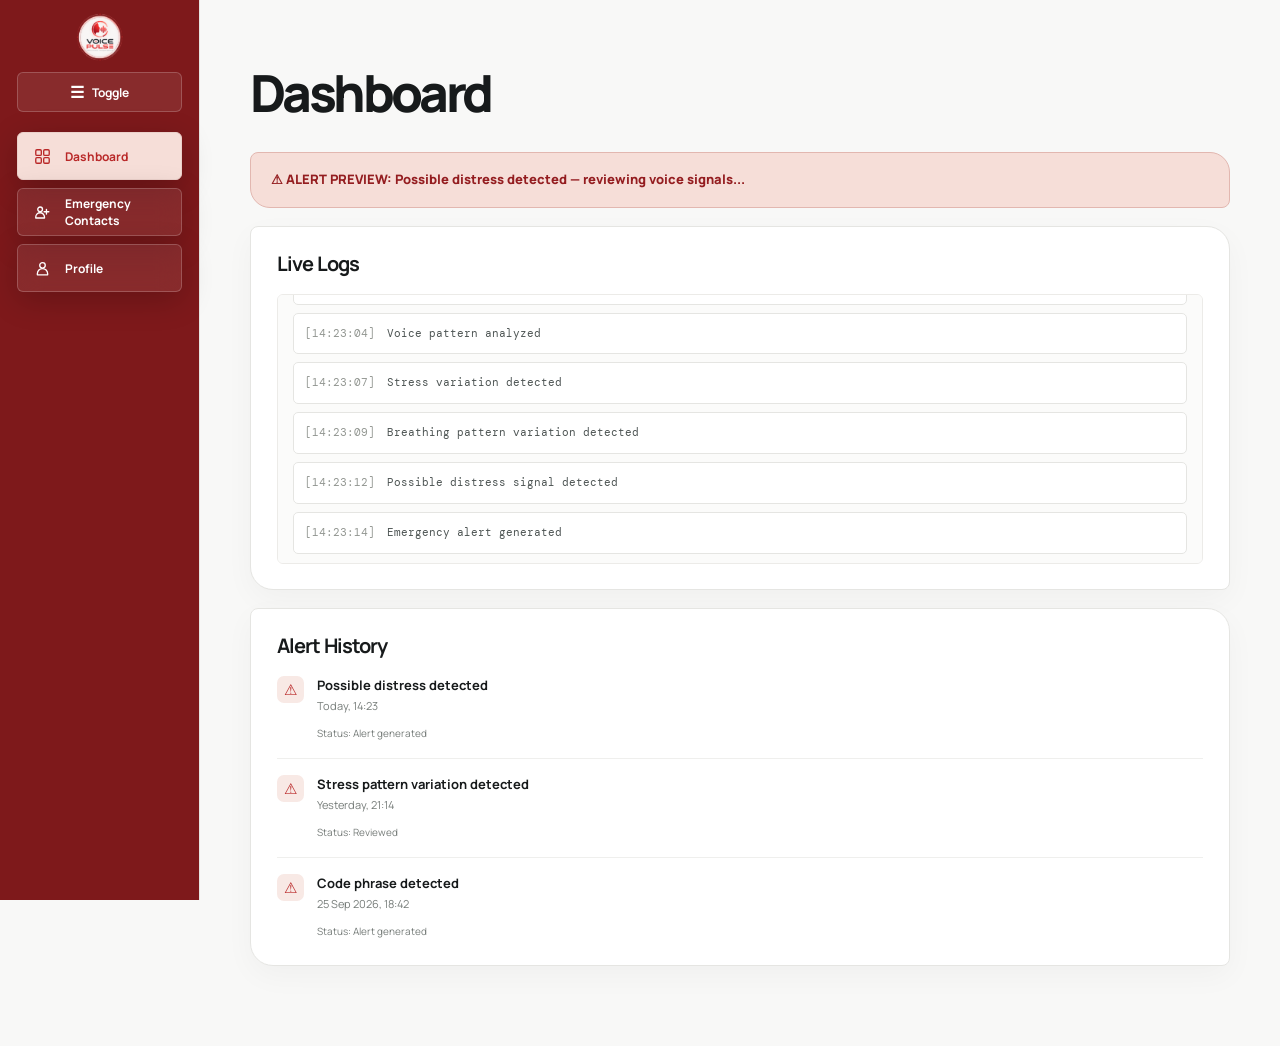
==== dashboard/index.html @ e1bff9bb "VoicePulse FrontEnd" ====
<!DOCTYPE html>
<html lang="en">
<head>
  <meta charset="utf-8">
  <meta name="viewport" content="width=device-width, initial-scale=1">
  <meta name="theme-color" content="#f8f8f7">
  <title>Dashboard</title>
  <link rel="stylesheet" href="style.css">
  <script src="script.js" defer></script>
</head>
<body class="is-dashboard-view"><nav class="profile-sidebar" aria-label="Primary navigation">
    <img class="sidebar-logo" src="../landing/voicepulse.png" alt="Voice Pulse logo">
    <button class="navbar-toggle" id="navbar-toggle" type="button" aria-label="Collapse navigation" aria-expanded="true" aria-controls="navbar-navigation">
      <span aria-hidden="true">☰</span><span class="navbar-toggle-label">Toggle</span>
    </button>
    <div class="navbar-navigation" id="navbar-navigation" aria-hidden="false">
    <button class="profile-nav-item" id="dashboard-nav-toggle" type="button" aria-pressed="true" aria-current="page" aria-controls="dashboard-view">
      <svg aria-hidden="true" viewBox="0 0 24 24" fill="none"><rect x="3.5" y="3.5" width="7" height="7" rx="1.5"/><rect x="13.5" y="3.5" width="7" height="7" rx="1.5"/><rect x="3.5" y="13.5" width="7" height="7" rx="1.5"/><rect x="13.5" y="13.5" width="7" height="7" rx="1.5"/></svg>
      <span>Dashboard</span>
    </button>
    <button class="profile-nav-item" id="contacts-nav-toggle" type="button" aria-pressed="false" aria-controls="contacts-view">
      <svg aria-hidden="true" viewBox="0 0 24 24" fill="none"><circle cx="9" cy="8" r="3"/><path d="M3.5 19v-1.2a5.5 5.5 0 0 1 11 0V19zM17 8v6m-3-3h6"/></svg>
      <span>Emergency Contacts</span>
    </button>
    <button class="profile-nav-item" id="profile-nav-toggle" type="button" aria-pressed="false" aria-controls="profile-view">
      <svg aria-hidden="true" viewBox="0 0 24 24" fill="none"><circle cx="12" cy="8" r="3.5"/><path d="M5.5 20v-1.4a6.5 6.5 0 0 1 13 0V20z"/></svg>
      <span>Profile</span>
    </button>
    </div>
  </nav>
  <main id="navbar-content">
    <section class="dashboard-view" id="dashboard-view" aria-labelledby="dashboard-title">
      <div class="dashboard-content">
        <h1 id="dashboard-title" tabindex="-1">Dashboard</h1>
        <div class="dashboard-alert" role="status" aria-live="polite">
          <div class="dashboard-alert-message"><span class="dashboard-alert-track" id="dashboard-alert-message">⚠ ALERT PREVIEW: Possible distress detected — reviewing voice signals...</span></div>
        </div>
        <section class="dashboard-panel" aria-labelledby="live-logs-title">
          <h2 id="live-logs-title">Live Logs</h2>
          <div class="dashboard-log-scroll" id="dashboard-log-scroll" tabindex="0" aria-label="Example log entries only; no live monitoring is connected">
            <ul class="dashboard-log-list" id="dashboard-log-list" aria-live="polite">
              <li><time datetime="14:23:01">[14:23:01]</time><span>Voice monitoring active</span></li>
              <li><time datetime="14:23:04">[14:23:04]</time><span>Voice pattern analyzed</span></li>
              <li><time datetime="14:23:07">[14:23:07]</time><span>Stress variation detected</span></li>
              <li><time datetime="14:23:09">[14:23:09]</time><span>Breathing pattern variation detected</span></li>
              <li><time datetime="14:23:12">[14:23:12]</time><span>Possible distress signal detected</span></li>
              <li><time datetime="14:23:14">[14:23:14]</time><span>Emergency alert generated</span></li>
            </ul>
          </div>
        </section>
        <section class="dashboard-panel dashboard-history-panel" aria-labelledby="alert-history-title">
          <h2 id="alert-history-title">Alert History</h2>
          <ul class="dashboard-history-list" id="dashboard-history-list" aria-live="polite" aria-label="Example alert history entries">
            <li><span class="dashboard-history-warning" aria-hidden="true">⚠</span><div><h3>Possible distress detected</h3><p>Today, 14:23</p><span class="dashboard-history-status">Status: Alert generated</span></div></li>
            <li><span class="dashboard-history-warning" aria-hidden="true">⚠</span><div><h3>Stress pattern variation detected</h3><p>Yesterday, 21:14</p><span class="dashboard-history-status">Status: Reviewed</span></div></li>
            <li><span class="dashboard-history-warning" aria-hidden="true">⚠</span><div><h3>Code phrase detected</h3><p>25 Sep 2026, 18:42</p><span class="dashboard-history-status">Status: Alert generated</span></div></li>
          </ul>
        </section>
      </div>
    </section>
    <section class="profile-view" id="profile-view" aria-labelledby="profile-title" hidden>
      <div class="profile-content">
        <p class="profile-kicker">YOUR DETAILS</p>
        <h1 id="profile-title" tabindex="-1">PROFILE</h1>
        <section class="profile-card" aria-label="Profile information">
          <form class="profile-form" id="profile-form" novalidate>
            <div class="profile-fields" id="profile-fields" aria-live="polite"></div>
            <div class="profile-actions"><button class="profile-action-button" id="profile-edit-button" type="button">Edit Profile</button></div>
          </form>
        </section>
      </div>
    </section>
    <section class="contacts-view" id="contacts-view" aria-labelledby="contacts-title" hidden>
      <div class="contacts-content">
        <div class="contacts-heading-row">
          <h1 id="contacts-title" tabindex="-1">Trusted Contacts</h1>
          <div class="contacts-heading-actions">
            <button class="contacts-add-button" id="open-contact-form" type="button"><span aria-hidden="true">+</span> Add Contact</button>
            <span class="contacts-heading-icon" aria-hidden="true"><svg viewBox="0 0 24 24" fill="none"><rect x="8" y="4" width="12" height="14" rx="2"/><path d="M5 8v11a2 2 0 0 0 2 2h9"/></svg></span>
          </div>
        </div>
        <div class="contacts-grid" id="contacts-grid" aria-live="polite"></div>
      </div>
    </section>
  </main>
  <div class="contact-modal" id="contact-modal" hidden>
    <div class="contact-modal-backdrop" data-close-contact-modal></div>
    <section class="contact-modal-panel" role="dialog" aria-modal="true" aria-labelledby="contact-form-title">
      <div class="contact-modal-heading"><h2 id="contact-form-title">Add Contact</h2></div>
      <form id="contact-form" novalidate>
        <div class="contact-form-fields">
          <div class="contact-form-field"><label for="contact-name">Name</label><input id="contact-name" name="name" type="text" autocomplete="name" aria-describedby="contact-name-error"><span class="contact-form-error" id="contact-name-error" aria-live="polite"></span></div>
          <div class="contact-form-field"><label for="contact-phone">Phone Number</label><input id="contact-phone" name="phone" type="tel" autocomplete="tel" aria-describedby="contact-phone-error"><span class="contact-form-error" id="contact-phone-error" aria-live="polite"></span></div>
          <fieldset class="contact-features"><legend>Enabled features</legend><label><input type="checkbox" name="emergencyAlerts"> Emergency alerts</label><label><input type="checkbox" name="locationSharing"> Location sharing</label></fieldset>
        </div>
        <div class="contact-form-actions"><button class="contact-form-submit" id="save-contact" type="submit">Add Contact</button><button class="contact-form-cancel" id="cancel-contact-form" type="button">Cancel</button></div>
      </form>
    </section>
  </div>
</body>
</html>
---- dashboard/style.css ----
@import url('https://fonts.googleapis.com/css2?family=DM+Mono:wght@400;500&family=Manrope:wght@400;500;600;700;800&display=swap');

:root{--ink:#171a1b;--muted:#646a6c;--paper:#f8f8f7;--white:#fff;--line:#e5e5e2;--red:#b92828;--red-dark:#941d20;--coral:#ed7159;--pink:#f6ded8;--pale:#f3eeee;--mono:'DM Mono',monospace;--sans:'Manrope',Arial,sans-serif;--shell:1120px}
[hidden]{display:none!important}
*{box-sizing:border-box}
html{scroll-behavior:smooth;scroll-padding-top:84px}
body{margin:0;background:var(--paper);color:var(--ink);font-family:var(--sans);-webkit-font-smoothing:antialiased}
a{color:inherit;text-decoration:none}
button{font:inherit}
main{overflow-x:clip}
h1{max-width:650px;margin:0;font-size:clamp(46px,5.15vw,72px);line-height:1.03;letter-spacing:-.075em;font-weight:800}
body{display:grid;grid-template-columns:200px minmax(0,1fr);transition:grid-template-columns .24s ease}
.profile-sidebar{position:fixed;inset:0 auto 0 0;z-index:20;width:200px;height:100vh;padding:8px 17px 30px;background:#7e191b;border-right:1px solid var(--line);display:flex;align-items:flex-start;justify-content:flex-start;flex-direction:column;gap:8px;transition:width .24s ease}
.sidebar-logo{width:60px;height:60px;flex:none;align-self:center;object-fit:contain}
.navbar-toggle{width:100%;min-height:40px;margin:0 0 8px;padding:0 10px;display:flex;align-items:center;justify-content:center;gap:8px;border:1px solid rgba(255,255,255,.2);border-radius:6px;background:rgba(255,255,255,.08);color:#fff;font-size:12px;font-weight:700;cursor:pointer;position:relative;top:-4px}
.navbar-toggle>span:first-child{font-size:16px;line-height:1}
.navbar-toggle:focus-visible{outline:3px solid var(--coral);outline-offset:3px}
.navbar-navigation{width:100%;display:flex;flex-direction:column;gap:8px}
.profile-sidebar.is-collapsed{width:56px;padding:18px 8px}
.profile-sidebar.is-collapsed .navbar-toggle{padding:0}
.profile-sidebar.is-collapsed .navbar-toggle-label{display:none}
.profile-sidebar.is-collapsed .navbar-navigation{display:none}
.is-navbar-collapsed{grid-template-columns:56px minmax(0,1fr)}
.profile-nav-item{display:flex;align-items:center;gap:13px;width:100%;min-height:48px;padding:0 15px;border:1px solid rgba(255,255,255,.2);border-radius:6px;background:rgba(255,255,255,.08);-webkit-backdrop-filter:blur(12px);backdrop-filter:blur(12px);box-shadow:0 8px 32px rgba(0,0,0,.2);color:#ffffff;text-align:left;font-size:12px;font-weight:700;cursor:pointer;transition:color .2s ease,background .2s ease,border-color .2s ease}
.profile-nav-item:hover{background:#f1e9e6;color:var(--red)}
.profile-nav-item:focus-visible{outline:3px solid var(--coral);outline-offset:3px}
.profile-nav-item[aria-pressed="true"]{background:var(--pink);border-color:#ebd0ca;color:var(--red)}
.profile-nav-item svg{width:19px;height:19px;flex:none;stroke:currentColor;stroke-width:1.7;stroke-linecap:round;stroke-linejoin:round}
.site-header,main,.site-footer{grid-column:2;min-width:0}
@media(max-width:680px){body{grid-template-columns:72px minmax(0,1fr)}.profile-sidebar{width:72px;padding:10px 5px 18px}.profile-sidebar.is-collapsed{width:56px;padding:18px 8px}.is-navbar-collapsed{grid-template-columns:56px minmax(0,1fr)}.navbar-toggle{padding:0 4px;font-size:9px;gap:4px}.navbar-toggle>span:first-child{font-size:14px}.profile-nav-item{min-height:62px;flex-direction:column;justify-content:center;gap:5px;padding:7px 2px;font-size:8px}.profile-nav-item svg{width:20px;height:20px}}
.profile-view{min-height:calc(100vh - 64px);padding:65px 40px 80px;display:flex;justify-content:center;align-items:flex-start}
.profile-content{width:min(780px,100%)}
.profile-kicker{margin:0 0 12px;color:var(--red);font-family:var(--mono);font-size:9px;letter-spacing:.14em}
.profile-content>h1{margin:0 0 32px;font-size:clamp(40px,5vw,58px);line-height:1.05;letter-spacing:-.075em}
.profile-card{padding:36px 38px 26px;border:1px solid var(--line);border-radius:8px 24px 8px 24px;background:#fff;box-shadow:0 12px 36px rgba(23,26,27,.035)}
.profile-fields{display:grid;grid-template-columns:repeat(2,minmax(0,1fr));column-gap:42px;row-gap:24px}
.profile-field{min-width:0;display:flex;flex-direction:column;gap:7px}
.profile-field label{color:#858986;font-family:var(--mono);font-size:9px;letter-spacing:.08em;text-transform:uppercase}
.profile-value{min-width:0;margin:0;color:var(--ink);font-size:14px;font-weight:700;line-height:1.6;overflow-wrap:anywhere}
.profile-field input,.profile-field select,.profile-field textarea{width:100%;min-height:43px;padding:10px 12px;border:1px solid #dcdedb;border-radius:5px;background:#fff;color:var(--ink);font:500 12px var(--sans);transition:border-color .2s ease,box-shadow .2s ease}
.profile-field textarea{min-height:76px;resize:vertical}
.profile-field input:focus,.profile-field select:focus,.profile-field textarea:focus{outline:none;border-color:var(--red);box-shadow:0 0 0 3px rgba(185,40,40,.1)}
.profile-error{min-height:0;color:var(--red-dark);font-size:10px;line-height:1.4}
.profile-actions{display:flex;justify-content:flex-end;margin-top:29px}
.profile-action-button{min-height:45px;padding:0 19px;border:0;border-radius:5px;background:var(--red);color:#fff;font-size:12px;font-weight:800;cursor:pointer;box-shadow:0 4px 0 #7e191b;transition:transform .2s ease,background .2s ease,box-shadow .2s ease}
.profile-action-button:hover{transform:translateY(-2px);background:var(--red-dark);box-shadow:0 6px 0 #7e191b}
.profile-action-button:focus-visible{outline:3px solid var(--coral);outline-offset:4px}
body.is-profile-view .site-header,body.is-profile-view #landing-view,body.is-profile-view .site-footer{display:none}
body.is-profile-view .profile-view{display:flex}
@media(max-width:680px){
  
  
  
  
  .profile-view{min-height:calc(100vh - 66px);padding:42px 15px 52px}
  .profile-content>h1{margin-bottom:23px;font-size:clamp(37px,10vw,49px)}
  .profile-card{padding:23px 18px 20px;border-radius:7px 20px 7px 20px}
  .profile-fields{grid-template-columns:minmax(0,1fr);row-gap:16px}
  .profile-actions{margin-top:22px}
  .profile-action-button{width:100%;min-height:48px}
}
body.is-dashboard-view .dashboard-view{display:flex}
.dashboard-view{min-height:100vh;padding:65px 40px 80px;display:flex;justify-content:center;align-items:flex-start}
.dashboard-content{width:min(980px,100%)}
.dashboard-content>h1{margin:0 0 32px;font-size:clamp(34px,4vw,52px);line-height:1.08;letter-spacing:-.07em}
.dashboard-alert{max-width:100%;margin-bottom:18px;padding:17px 20px;overflow:hidden;border:1px solid #e2b7b0;border-radius:8px 20px 8px 20px;background:var(--pink);color:var(--red-dark);font-size:13px;font-weight:800;line-height:1.5}
.dashboard-alert-message{display:block;width:100%;max-width:100%;overflow:hidden;white-space:nowrap}
.dashboard-alert-track{display:inline-block;min-width:max-content;white-space:nowrap;will-change:transform;animation:dashboard-alert-scroll 7s linear infinite}
@keyframes dashboard-alert-scroll{from{transform:translateX(100%)}to{transform:translateX(-100%)}}
.dashboard-panel{min-width:0;margin-top:18px;padding:24px 26px 25px;border:1px solid var(--line);border-radius:8px 23px 8px 23px;background:#fff;box-shadow:0 10px 30px rgba(23,26,27,.035)}
.dashboard-panel h2{margin:0 0 18px;font-size:20px;line-height:1.25;letter-spacing:-.045em}
.dashboard-log-scroll{height:270px;overflow:auto;border:1px solid #ecebe8;border-radius:6px;background:#fbfbfa;scrollbar-width:thin;scrollbar-color:#c9c8c3 transparent}
.dashboard-log-list{display:grid;gap:8px;margin:0;padding:9px 15px;list-style:none;color:#4e5554;font:11px/1.8 var(--mono)}
.dashboard-log-list li{display:grid;grid-template-columns:max-content minmax(0,1fr);gap:12px;min-width:0;padding:10px 11px;border:1px solid var(--line);border-radius:5px;background:#fff}
.dashboard-log-list time{color:#929691;white-space:nowrap}
.dashboard-log-list li>span{min-width:0;overflow-wrap:anywhere}
.dashboard-history-panel{margin-top:18px}
.dashboard-history-list{display:grid;gap:0;margin:0;padding:0;list-style:none}
.dashboard-history-list li{display:flex;align-items:flex-start;gap:13px;padding:16px 0;border-bottom:1px solid #efefed}
.dashboard-history-list li:first-child{padding-top:0}
.dashboard-history-list li:last-child{padding-bottom:0;border-bottom:0}
.dashboard-history-warning{display:grid;width:27px;height:27px;flex:none;place-items:center;border-radius:7px;background:#f8e9e5;color:var(--red);font-size:15px}
.dashboard-history-list h3{margin:0;color:var(--ink);font-size:13px;line-height:1.5;overflow-wrap:anywhere}
.dashboard-history-list p{margin:3px 0 5px;color:#777d7a;font-size:11px;line-height:1.5}
.dashboard-history-status{color:#777d7a;font-size:10px;line-height:1.5}
body.is-contacts-view .site-header,body.is-contacts-view #landing-view,body.is-contacts-view .site-footer{display:none}
body.is-contacts-view .contacts-view{display:flex}
.contacts-view{min-height:calc(100vh - 64px);padding:65px 40px 80px;justify-content:center;align-items:flex-start}
.contacts-content{width:min(980px,100%)}
.contacts-heading-row{display:flex;align-items:center;justify-content:space-between;gap:22px;margin-bottom:32px}
.contacts-heading-row h1{margin:0;font-size:clamp(34px,4vw,52px);line-height:1.08;letter-spacing:-.07em}
.contacts-heading-actions{display:flex;align-items:center;gap:16px;flex:none}
.contacts-add-button{min-height:46px;display:inline-flex;align-items:center;gap:9px;padding:0 17px;border:0;border-radius:5px;background:var(--red);color:#fff;font-size:12px;font-weight:800;cursor:pointer;box-shadow:0 4px 0 #7e191b;transition:transform .2s ease,background .2s ease,box-shadow .2s ease}
.contacts-add-button:hover{transform:translateY(-2px);background:var(--red-dark);box-shadow:0 6px 0 #7e191b}
.contacts-add-button:focus-visible,.contact-form-submit:focus-visible,.contact-form-cancel:focus-visible,.trusted-contact-actions button:focus-visible{outline:3px solid var(--coral);outline-offset:3px}
.contacts-add-button>span{font-size:18px;font-weight:500;line-height:1}
.contacts-heading-icon{width:40px;height:40px;display:grid;place-items:center;border:1px solid var(--line);border-radius:8px;color:var(--red)}
.contacts-heading-icon svg{width:21px;height:21px;stroke:currentColor;stroke-width:1.7;stroke-linecap:round;stroke-linejoin:round}
.contacts-grid{display:grid;grid-template-columns:repeat(2,minmax(0,1fr));gap:18px}
.trusted-contact-card{min-width:0;min-height:250px;padding:25px 26px 19px;display:flex;flex-direction:column;border:1px solid var(--line);border-radius:8px 23px 8px 23px;background:#fff;box-shadow:0 10px 30px rgba(23,26,27,.035);transition:transform .24s ease,border-color .24s ease,box-shadow .24s ease}
.trusted-contact-card:hover{transform:translateY(-3px);border-color:#e2b7b0;box-shadow:0 15px 30px rgba(45,34,29,.06)}
.trusted-contact-identity{display:flex;align-items:center;gap:13px}
.trusted-contact-icon{width:42px;height:42px;display:grid;place-items:center;flex:none;border-radius:10px;background:#f8e9e5;color:var(--red)}
.trusted-contact-icon svg{width:23px;height:23px;stroke:currentColor;stroke-width:1.7;stroke-linecap:round;stroke-linejoin:round}
.trusted-contact-identity h2{min-width:0;margin:0;font-size:21px;line-height:1.2;letter-spacing:-.04em;overflow-wrap:anywhere}
.trusted-contact-phone{margin:19px 0 13px;color:#626867;font-size:13px;line-height:1.6;overflow-wrap:anywhere}
.trusted-contact-features{display:grid;gap:8px;margin:0;padding:0;list-style:none;color:#555c5a;font-size:11px;line-height:1.5}
.trusted-contact-features li{display:flex;align-items:flex-start;gap:8px}
.trusted-contact-features li:before{content:"✓";color:var(--red);font-weight:800}
.trusted-contact-actions{display:flex;justify-content:flex-end;gap:10px;margin-top:auto;padding-top:22px}
.trusted-contact-actions button{min-height:38px;padding:0 14px;border:1px solid #e1dfdc;border-radius:5px;background:#fff;color:#494e4d;font-size:11px;font-weight:700;cursor:pointer;transition:background .2s ease,border-color .2s ease,color .2s ease}
.trusted-contact-actions button:hover{border-color:#e4b9b2;background:#f8e9e5;color:var(--red)}
.trusted-contact-actions button:last-child{color:var(--red-dark)}
.contact-modal{position:fixed;inset:0;z-index:40;display:flex;align-items:center;justify-content:center;padding:20px}
.contact-modal-backdrop{position:absolute;inset:0;background:rgba(19,22,22,.58)}
.contact-modal-panel{position:relative;z-index:1;width:min(470px,100%);max-height:calc(100vh - 40px);overflow-y:auto;padding:27px 28px 24px;border:1px solid var(--line);border-radius:8px 22px 8px 22px;background:var(--paper);box-shadow:0 22px 70px rgba(0,0,0,.22)}
.contact-modal-heading{margin-bottom:22px}
.contact-modal-heading h2{margin:0;font-size:24px;line-height:1.2;letter-spacing:-.05em}
.contact-form-fields{display:grid;gap:16px}
.contact-form-field{display:grid;gap:7px}
.contact-form-field label,.contact-features legend{color:#777d7a;font-family:var(--mono);font-size:9px;letter-spacing:.08em;text-transform:uppercase}
.contact-form-field input{width:100%;min-height:44px;padding:10px 12px;border:1px solid #dcdedb;border-radius:5px;background:#fff;color:var(--ink);font:500 12px var(--sans);transition:border-color .2s ease,box-shadow .2s ease}
.contact-form-field input:focus{outline:none;border-color:var(--red);box-shadow:0 0 0 3px rgba(185,40,40,.1)}
.contact-form-error{min-height:0;color:var(--red-dark);font-size:10px;line-height:1.4}
.contact-features{display:grid;gap:12px;margin:0;padding:14px 0 0;border:0;border-top:1px solid var(--line)}
.contact-features legend{padding:0 0 10px}
.contact-features label{display:flex;align-items:center;gap:9px;color:#555c5a;font-size:11px;cursor:pointer}
.contact-features input{width:16px;height:16px;margin:0;accent-color:var(--red)}
.contact-form-actions{display:flex;justify-content:flex-end;gap:10px;margin-top:25px}
.contact-form-submit,.contact-form-cancel{min-height:43px;padding:0 16px;border-radius:5px;font-size:11px;font-weight:800;cursor:pointer;transition:transform .2s ease,background .2s ease,border-color .2s ease,box-shadow .2s ease}
.contact-form-submit{border:0;background:var(--red);color:#fff;box-shadow:0 4px 0 #7e191b}
.contact-form-submit:hover{transform:translateY(-2px);background:var(--red-dark);box-shadow:0 6px 0 #7e191b}
.contact-form-cancel{border:1px solid #dcdedb;background:#fff;color:#555b5c}
.contact-form-cancel:hover{border-color:#c8cac6;background:#f3eeee}
@media(max-width:680px){
  .dashboard-view{min-height:calc(100vh - 66px);padding:42px 15px 52px}
  .dashboard-content>h1{margin-bottom:23px;font-size:clamp(31px,8.5vw,42px)}
  .dashboard-alert{padding:14px 15px;font-size:11px}
  .dashboard-panel{margin-top:14px;padding:20px 17px 19px;border-radius:7px 20px 7px 20px}
  .dashboard-panel h2{margin-bottom:14px;font-size:18px}
  .dashboard-log-scroll{height:250px}
  .dashboard-log-list{padding:8px 10px;font-size:9px}
  .dashboard-log-list li{gap:8px}
  .dashboard-history-list h3{font-size:12px}
}
@media(max-width:680px){
  .contacts-view{min-height:calc(100vh - 66px);padding:42px 15px 52px}
  .contacts-heading-row{align-items:flex-start;flex-direction:column;gap:17px;margin-bottom:24px}
  .contacts-heading-row h1{font-size:clamp(31px,8.5vw,42px)}
  .contacts-heading-actions{width:100%;justify-content:space-between}
  .contacts-grid{grid-template-columns:minmax(0,1fr);gap:13px}
  .trusted-contact-card{min-height:225px;padding:21px 19px 17px}
  .contact-modal{padding:13px}
  .contact-modal-panel{padding:23px 19px 20px;max-height:calc(100vh - 26px)}
  .contact-form-actions>*{flex:1}
}
@media(prefers-reduced-motion:reduce){*,*::before,*::after{scroll-behavior:auto!important;animation-duration:.01ms!important;animation-iteration-count:1!important;transition-duration:.01ms!important}.reveal{opacity:1;transform:none}.dashboard-alert-track{animation-duration:7s!important;animation-iteration-count:infinite!important}}
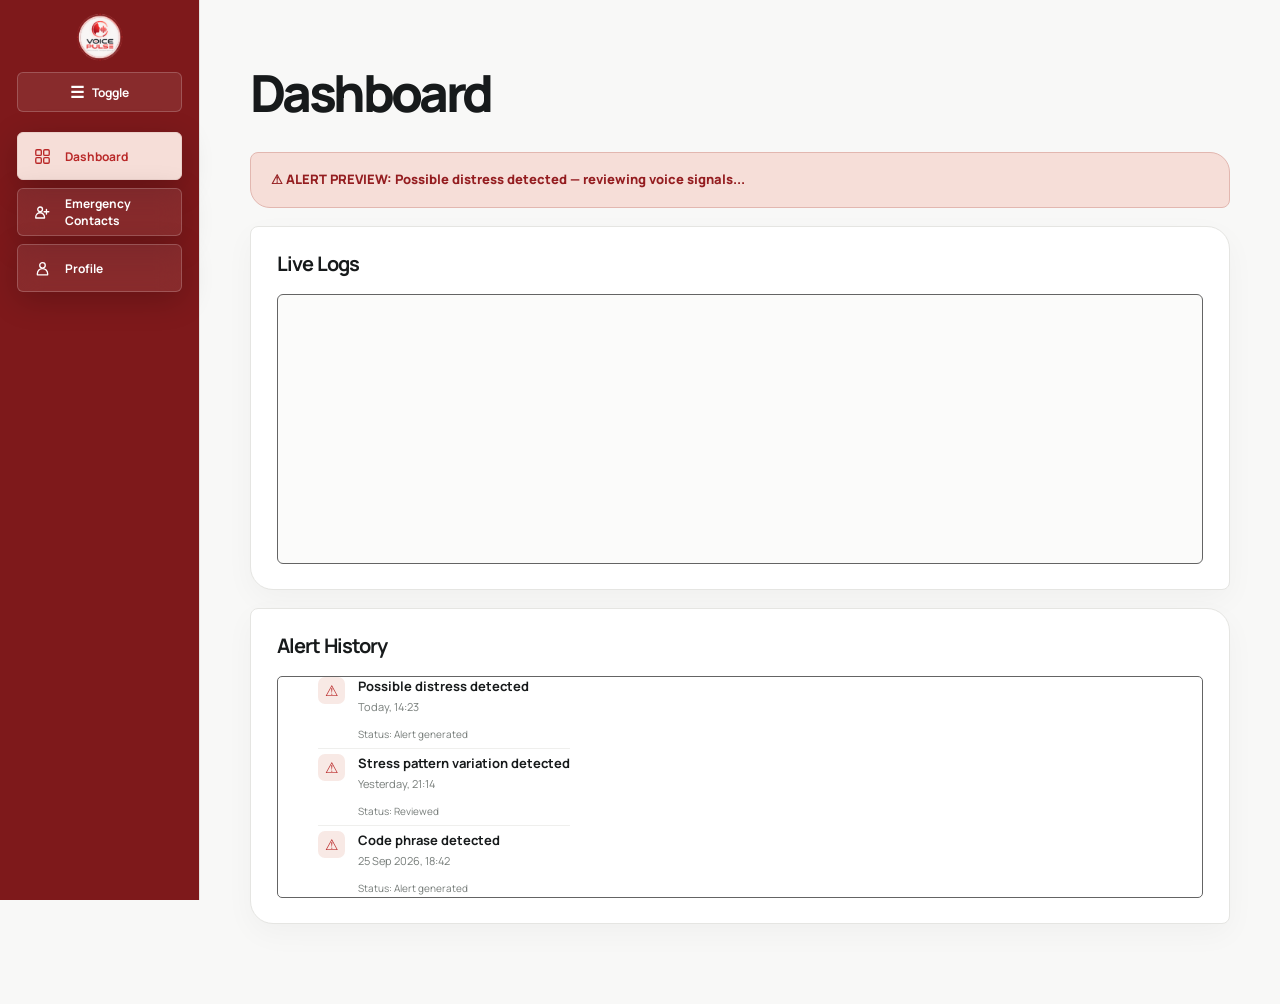
==== commit 28fe277e: "VoicePulse Frontend v0.0.1-beta.1" ====
--- a/dashboard/index.html
+++ b/dashboard/index.html
@@ -1,5 +1,6 @@
 <!DOCTYPE html>
 <html lang="en">
+
 <head>
   <meta charset="utf-8">
   <meta name="viewport" content="width=device-width, initial-scale=1">
@@ -8,24 +9,41 @@
   <link rel="stylesheet" href="style.css">
   <script src="script.js" defer></script>
 </head>
-<body class="is-dashboard-view"><nav class="profile-sidebar" aria-label="Primary navigation">
+
+<body class="is-dashboard-view">
+  <nav class="profile-sidebar" aria-label="Primary navigation">
     <img class="sidebar-logo" src="../landing/voicepulse.png" alt="Voice Pulse logo">
-    <button class="navbar-toggle" id="navbar-toggle" type="button" aria-label="Collapse navigation" aria-expanded="true" aria-controls="navbar-navigation">
+    <button class="navbar-toggle" id="navbar-toggle" type="button" aria-label="Collapse navigation" aria-expanded="true"
+      aria-controls="navbar-navigation">
       <span aria-hidden="true">☰</span><span class="navbar-toggle-label">Toggle</span>
     </button>
     <div class="navbar-navigation" id="navbar-navigation" aria-hidden="false">
-    <button class="profile-nav-item" id="dashboard-nav-toggle" type="button" aria-pressed="true" aria-current="page" aria-controls="dashboard-view">
-      <svg aria-hidden="true" viewBox="0 0 24 24" fill="none"><rect x="3.5" y="3.5" width="7" height="7" rx="1.5"/><rect x="13.5" y="3.5" width="7" height="7" rx="1.5"/><rect x="3.5" y="13.5" width="7" height="7" rx="1.5"/><rect x="13.5" y="13.5" width="7" height="7" rx="1.5"/></svg>
-      <span>Dashboard</span>
-    </button>
-    <button class="profile-nav-item" id="contacts-nav-toggle" type="button" aria-pressed="false" aria-controls="contacts-view">
-      <svg aria-hidden="true" viewBox="0 0 24 24" fill="none"><circle cx="9" cy="8" r="3"/><path d="M3.5 19v-1.2a5.5 5.5 0 0 1 11 0V19zM17 8v6m-3-3h6"/></svg>
-      <span>Emergency Contacts</span>
-    </button>
-    <button class="profile-nav-item" id="profile-nav-toggle" type="button" aria-pressed="false" aria-controls="profile-view">
-      <svg aria-hidden="true" viewBox="0 0 24 24" fill="none"><circle cx="12" cy="8" r="3.5"/><path d="M5.5 20v-1.4a6.5 6.5 0 0 1 13 0V20z"/></svg>
-      <span>Profile</span>
-    </button>
+      <button class="profile-nav-item" id="dashboard-nav-toggle" type="button" aria-pressed="true" aria-current="page"
+        aria-controls="dashboard-view">
+        <svg aria-hidden="true" viewBox="0 0 24 24" fill="none">
+          <rect x="3.5" y="3.5" width="7" height="7" rx="1.5" />
+          <rect x="13.5" y="3.5" width="7" height="7" rx="1.5" />
+          <rect x="3.5" y="13.5" width="7" height="7" rx="1.5" />
+          <rect x="13.5" y="13.5" width="7" height="7" rx="1.5" />
+        </svg>
+        <span>Dashboard</span>
+      </button>
+      <button class="profile-nav-item" id="contacts-nav-toggle" type="button" aria-pressed="false"
+        aria-controls="contacts-view">
+        <svg aria-hidden="true" viewBox="0 0 24 24" fill="none">
+          <circle cx="9" cy="8" r="3" />
+          <path d="M3.5 19v-1.2a5.5 5.5 0 0 1 11 0V19zM17 8v6m-3-3h6" />
+        </svg>
+        <span>Emergency Contacts</span>
+      </button>
+      <button class="profile-nav-item" id="profile-nav-toggle" type="button" aria-pressed="false"
+        aria-controls="profile-view">
+        <svg aria-hidden="true" viewBox="0 0 24 24" fill="none">
+          <circle cx="12" cy="8" r="3.5" />
+          <path d="M5.5 20v-1.4a6.5 6.5 0 0 1 13 0V20z" />
+        </svg>
+        <span>Profile</span>
+      </button>
     </div>
   </nav>
   <main id="navbar-content">
@@ -33,28 +51,43 @@
       <div class="dashboard-content">
         <h1 id="dashboard-title" tabindex="-1">Dashboard</h1>
         <div class="dashboard-alert" role="status" aria-live="polite">
-          <div class="dashboard-alert-message"><span class="dashboard-alert-track" id="dashboard-alert-message">⚠ ALERT PREVIEW: Possible distress detected — reviewing voice signals...</span></div>
+          <div class="dashboard-alert-message"><span class="dashboard-alert-track" id="dashboard-alert-message">⚠ ALERT
+              PREVIEW: Possible distress detected — reviewing voice signals...</span></div>
         </div>
         <section class="dashboard-panel" aria-labelledby="live-logs-title">
           <h2 id="live-logs-title">Live Logs</h2>
-          <div class="dashboard-log-scroll" id="dashboard-log-scroll" tabindex="0" aria-label="Example log entries only; no live monitoring is connected">
+          <div class="dashboard-log-scroll" id="dashboard-log-scroll" tabindex="0"
+            aria-label="Example log entries only; no live monitoring is connected">
             <ul class="dashboard-log-list" id="dashboard-log-list" aria-live="polite">
-              <li><time datetime="14:23:01">[14:23:01]</time><span>Voice monitoring active</span></li>
-              <li><time datetime="14:23:04">[14:23:04]</time><span>Voice pattern analyzed</span></li>
-              <li><time datetime="14:23:07">[14:23:07]</time><span>Stress variation detected</span></li>
-              <li><time datetime="14:23:09">[14:23:09]</time><span>Breathing pattern variation detected</span></li>
-              <li><time datetime="14:23:12">[14:23:12]</time><span>Possible distress signal detected</span></li>
-              <li><time datetime="14:23:14">[14:23:14]</time><span>Emergency alert generated</span></li>
+
             </ul>
           </div>
         </section>
         <section class="dashboard-panel dashboard-history-panel" aria-labelledby="alert-history-title">
           <h2 id="alert-history-title">Alert History</h2>
-          <ul class="dashboard-history-list" id="dashboard-history-list" aria-live="polite" aria-label="Example alert history entries">
-            <li><span class="dashboard-history-warning" aria-hidden="true">⚠</span><div><h3>Possible distress detected</h3><p>Today, 14:23</p><span class="dashboard-history-status">Status: Alert generated</span></div></li>
-            <li><span class="dashboard-history-warning" aria-hidden="true">⚠</span><div><h3>Stress pattern variation detected</h3><p>Yesterday, 21:14</p><span class="dashboard-history-status">Status: Reviewed</span></div></li>
-            <li><span class="dashboard-history-warning" aria-hidden="true">⚠</span><div><h3>Code phrase detected</h3><p>25 Sep 2026, 18:42</p><span class="dashboard-history-status">Status: Alert generated</span></div></li>
+          <div class="dashboard-history-list-div">
+            <ul class="dashboard-history-list" id="dashboard-history-list" aria-live="polite"
+            aria-label="Example alert history entries">
+            <li><span class="dashboard-history-warning" aria-hidden="true">⚠</span>
+              <div>
+                <h3>Possible distress detected</h3>
+                <p>Today, 14:23</p><span class="dashboard-history-status">Status: Alert generated</span>
+              </div>
+            </li>
+            <li><span class="dashboard-history-warning" aria-hidden="true">⚠</span>
+              <div>
+                <h3>Stress pattern variation detected</h3>
+                <p>Yesterday, 21:14</p><span class="dashboard-history-status">Status: Reviewed</span>
+              </div>
+            </li>
+            <li><span class="dashboard-history-warning" aria-hidden="true">⚠</span>
+              <div>
+                <h3>Code phrase detected</h3>
+                <p>25 Sep 2026, 18:42</p><span class="dashboard-history-status">Status: Alert generated</span>
+              </div>
+            </li>
           </ul>
+          </div>
         </section>
       </div>
     </section>
@@ -65,7 +98,8 @@
         <section class="profile-card" aria-label="Profile information">
           <form class="profile-form" id="profile-form" novalidate>
             <div class="profile-fields" id="profile-fields" aria-live="polite"></div>
-            <div class="profile-actions"><button class="profile-action-button" id="profile-edit-button" type="button">Edit Profile</button></div>
+            <div class="profile-actions"><button class="profile-action-button" id="profile-edit-button"
+                type="button">Edit Profile</button></div>
           </form>
         </section>
       </div>
@@ -75,8 +109,12 @@
         <div class="contacts-heading-row">
           <h1 id="contacts-title" tabindex="-1">Trusted Contacts</h1>
           <div class="contacts-heading-actions">
-            <button class="contacts-add-button" id="open-contact-form" type="button"><span aria-hidden="true">+</span> Add Contact</button>
-            <span class="contacts-heading-icon" aria-hidden="true"><svg viewBox="0 0 24 24" fill="none"><rect x="8" y="4" width="12" height="14" rx="2"/><path d="M5 8v11a2 2 0 0 0 2 2h9"/></svg></span>
+            <button class="contacts-add-button" id="open-contact-form" type="button"><span aria-hidden="true">+</span>
+              Add Contact</button>
+            <span class="contacts-heading-icon" aria-hidden="true"><svg viewBox="0 0 24 24" fill="none">
+                <rect x="8" y="4" width="12" height="14" rx="2" />
+                <path d="M5 8v11a2 2 0 0 0 2 2h9" />
+              </svg></span>
           </div>
         </div>
         <div class="contacts-grid" id="contacts-grid" aria-live="polite"></div>
@@ -86,16 +124,28 @@
   <div class="contact-modal" id="contact-modal" hidden>
     <div class="contact-modal-backdrop" data-close-contact-modal></div>
     <section class="contact-modal-panel" role="dialog" aria-modal="true" aria-labelledby="contact-form-title">
-      <div class="contact-modal-heading"><h2 id="contact-form-title">Add Contact</h2></div>
+      <div class="contact-modal-heading">
+        <h2 id="contact-form-title">Add Contact</h2>
+      </div>
       <form id="contact-form" novalidate>
         <div class="contact-form-fields">
-          <div class="contact-form-field"><label for="contact-name">Name</label><input id="contact-name" name="name" type="text" autocomplete="name" aria-describedby="contact-name-error"><span class="contact-form-error" id="contact-name-error" aria-live="polite"></span></div>
-          <div class="contact-form-field"><label for="contact-phone">Phone Number</label><input id="contact-phone" name="phone" type="tel" autocomplete="tel" aria-describedby="contact-phone-error"><span class="contact-form-error" id="contact-phone-error" aria-live="polite"></span></div>
-          <fieldset class="contact-features"><legend>Enabled features</legend><label><input type="checkbox" name="emergencyAlerts"> Emergency alerts</label><label><input type="checkbox" name="locationSharing"> Location sharing</label></fieldset>
+          <div class="contact-form-field"><label for="contact-name">Name</label><input id="contact-name" name="name"
+              type="text" autocomplete="name" aria-describedby="contact-name-error"><span class="contact-form-error"
+              id="contact-name-error" aria-live="polite"></span></div>
+          <div class="contact-form-field"><label for="contact-phone">Phone Number</label><input id="contact-phone"
+              name="phone" type="tel" autocomplete="tel" aria-describedby="contact-phone-error"><span
+              class="contact-form-error" id="contact-phone-error" aria-live="polite"></span></div>
+          <fieldset class="contact-features">
+            <legend>Enabled features</legend><label><input type="checkbox" name="emergencyAlerts"> Emergency
+              alerts</label><label><input type="checkbox" name="locationSharing"> Location sharing</label>
+          </fieldset>
         </div>
-        <div class="contact-form-actions"><button class="contact-form-submit" id="save-contact" type="submit">Add Contact</button><button class="contact-form-cancel" id="cancel-contact-form" type="button">Cancel</button></div>
+        <div class="contact-form-actions"><button class="contact-form-submit" id="save-contact" type="submit">Add
+            Contact</button><button class="contact-form-cancel" id="cancel-contact-form" type="button">Cancel</button>
+        </div>
       </form>
     </section>
   </div>
 </body>
-</html>
+
+</html>
--- a/dashboard/style.css
+++ b/dashboard/style.css
@@ -1,157 +1,1104 @@
 @import url('https://fonts.googleapis.com/css2?family=DM+Mono:wght@400;500&family=Manrope:wght@400;500;600;700;800&display=swap');
 
-:root{--ink:#171a1b;--muted:#646a6c;--paper:#f8f8f7;--white:#fff;--line:#e5e5e2;--red:#b92828;--red-dark:#941d20;--coral:#ed7159;--pink:#f6ded8;--pale:#f3eeee;--mono:'DM Mono',monospace;--sans:'Manrope',Arial,sans-serif;--shell:1120px}
-[hidden]{display:none!important}
-*{box-sizing:border-box}
-html{scroll-behavior:smooth;scroll-padding-top:84px}
-body{margin:0;background:var(--paper);color:var(--ink);font-family:var(--sans);-webkit-font-smoothing:antialiased}
-a{color:inherit;text-decoration:none}
-button{font:inherit}
-main{overflow-x:clip}
-h1{max-width:650px;margin:0;font-size:clamp(46px,5.15vw,72px);line-height:1.03;letter-spacing:-.075em;font-weight:800}
-body{display:grid;grid-template-columns:200px minmax(0,1fr);transition:grid-template-columns .24s ease}
-.profile-sidebar{position:fixed;inset:0 auto 0 0;z-index:20;width:200px;height:100vh;padding:8px 17px 30px;background:#7e191b;border-right:1px solid var(--line);display:flex;align-items:flex-start;justify-content:flex-start;flex-direction:column;gap:8px;transition:width .24s ease}
-.sidebar-logo{width:60px;height:60px;flex:none;align-self:center;object-fit:contain}
-.navbar-toggle{width:100%;min-height:40px;margin:0 0 8px;padding:0 10px;display:flex;align-items:center;justify-content:center;gap:8px;border:1px solid rgba(255,255,255,.2);border-radius:6px;background:rgba(255,255,255,.08);color:#fff;font-size:12px;font-weight:700;cursor:pointer;position:relative;top:-4px}
-.navbar-toggle>span:first-child{font-size:16px;line-height:1}
-.navbar-toggle:focus-visible{outline:3px solid var(--coral);outline-offset:3px}
-.navbar-navigation{width:100%;display:flex;flex-direction:column;gap:8px}
-.profile-sidebar.is-collapsed{width:56px;padding:18px 8px}
-.profile-sidebar.is-collapsed .navbar-toggle{padding:0}
-.profile-sidebar.is-collapsed .navbar-toggle-label{display:none}
-.profile-sidebar.is-collapsed .navbar-navigation{display:none}
-.is-navbar-collapsed{grid-template-columns:56px minmax(0,1fr)}
-.profile-nav-item{display:flex;align-items:center;gap:13px;width:100%;min-height:48px;padding:0 15px;border:1px solid rgba(255,255,255,.2);border-radius:6px;background:rgba(255,255,255,.08);-webkit-backdrop-filter:blur(12px);backdrop-filter:blur(12px);box-shadow:0 8px 32px rgba(0,0,0,.2);color:#ffffff;text-align:left;font-size:12px;font-weight:700;cursor:pointer;transition:color .2s ease,background .2s ease,border-color .2s ease}
-.profile-nav-item:hover{background:#f1e9e6;color:var(--red)}
-.profile-nav-item:focus-visible{outline:3px solid var(--coral);outline-offset:3px}
-.profile-nav-item[aria-pressed="true"]{background:var(--pink);border-color:#ebd0ca;color:var(--red)}
-.profile-nav-item svg{width:19px;height:19px;flex:none;stroke:currentColor;stroke-width:1.7;stroke-linecap:round;stroke-linejoin:round}
-.site-header,main,.site-footer{grid-column:2;min-width:0}
-@media(max-width:680px){body{grid-template-columns:72px minmax(0,1fr)}.profile-sidebar{width:72px;padding:10px 5px 18px}.profile-sidebar.is-collapsed{width:56px;padding:18px 8px}.is-navbar-collapsed{grid-template-columns:56px minmax(0,1fr)}.navbar-toggle{padding:0 4px;font-size:9px;gap:4px}.navbar-toggle>span:first-child{font-size:14px}.profile-nav-item{min-height:62px;flex-direction:column;justify-content:center;gap:5px;padding:7px 2px;font-size:8px}.profile-nav-item svg{width:20px;height:20px}}
-.profile-view{min-height:calc(100vh - 64px);padding:65px 40px 80px;display:flex;justify-content:center;align-items:flex-start}
-.profile-content{width:min(780px,100%)}
-.profile-kicker{margin:0 0 12px;color:var(--red);font-family:var(--mono);font-size:9px;letter-spacing:.14em}
-.profile-content>h1{margin:0 0 32px;font-size:clamp(40px,5vw,58px);line-height:1.05;letter-spacing:-.075em}
-.profile-card{padding:36px 38px 26px;border:1px solid var(--line);border-radius:8px 24px 8px 24px;background:#fff;box-shadow:0 12px 36px rgba(23,26,27,.035)}
-.profile-fields{display:grid;grid-template-columns:repeat(2,minmax(0,1fr));column-gap:42px;row-gap:24px}
-.profile-field{min-width:0;display:flex;flex-direction:column;gap:7px}
-.profile-field label{color:#858986;font-family:var(--mono);font-size:9px;letter-spacing:.08em;text-transform:uppercase}
-.profile-value{min-width:0;margin:0;color:var(--ink);font-size:14px;font-weight:700;line-height:1.6;overflow-wrap:anywhere}
-.profile-field input,.profile-field select,.profile-field textarea{width:100%;min-height:43px;padding:10px 12px;border:1px solid #dcdedb;border-radius:5px;background:#fff;color:var(--ink);font:500 12px var(--sans);transition:border-color .2s ease,box-shadow .2s ease}
-.profile-field textarea{min-height:76px;resize:vertical}
-.profile-field input:focus,.profile-field select:focus,.profile-field textarea:focus{outline:none;border-color:var(--red);box-shadow:0 0 0 3px rgba(185,40,40,.1)}
-.profile-error{min-height:0;color:var(--red-dark);font-size:10px;line-height:1.4}
-.profile-actions{display:flex;justify-content:flex-end;margin-top:29px}
-.profile-action-button{min-height:45px;padding:0 19px;border:0;border-radius:5px;background:var(--red);color:#fff;font-size:12px;font-weight:800;cursor:pointer;box-shadow:0 4px 0 #7e191b;transition:transform .2s ease,background .2s ease,box-shadow .2s ease}
-.profile-action-button:hover{transform:translateY(-2px);background:var(--red-dark);box-shadow:0 6px 0 #7e191b}
-.profile-action-button:focus-visible{outline:3px solid var(--coral);outline-offset:4px}
-body.is-profile-view .site-header,body.is-profile-view #landing-view,body.is-profile-view .site-footer{display:none}
-body.is-profile-view .profile-view{display:flex}
-@media(max-width:680px){
-  
-  
-  
-  
-  .profile-view{min-height:calc(100vh - 66px);padding:42px 15px 52px}
-  .profile-content>h1{margin-bottom:23px;font-size:clamp(37px,10vw,49px)}
-  .profile-card{padding:23px 18px 20px;border-radius:7px 20px 7px 20px}
-  .profile-fields{grid-template-columns:minmax(0,1fr);row-gap:16px}
-  .profile-actions{margin-top:22px}
-  .profile-action-button{width:100%;min-height:48px}
-}
-body.is-dashboard-view .dashboard-view{display:flex}
-.dashboard-view{min-height:100vh;padding:65px 40px 80px;display:flex;justify-content:center;align-items:flex-start}
-.dashboard-content{width:min(980px,100%)}
-.dashboard-content>h1{margin:0 0 32px;font-size:clamp(34px,4vw,52px);line-height:1.08;letter-spacing:-.07em}
-.dashboard-alert{max-width:100%;margin-bottom:18px;padding:17px 20px;overflow:hidden;border:1px solid #e2b7b0;border-radius:8px 20px 8px 20px;background:var(--pink);color:var(--red-dark);font-size:13px;font-weight:800;line-height:1.5}
-.dashboard-alert-message{display:block;width:100%;max-width:100%;overflow:hidden;white-space:nowrap}
-.dashboard-alert-track{display:inline-block;min-width:max-content;white-space:nowrap;will-change:transform;animation:dashboard-alert-scroll 7s linear infinite}
-@keyframes dashboard-alert-scroll{from{transform:translateX(100%)}to{transform:translateX(-100%)}}
-.dashboard-panel{min-width:0;margin-top:18px;padding:24px 26px 25px;border:1px solid var(--line);border-radius:8px 23px 8px 23px;background:#fff;box-shadow:0 10px 30px rgba(23,26,27,.035)}
-.dashboard-panel h2{margin:0 0 18px;font-size:20px;line-height:1.25;letter-spacing:-.045em}
-.dashboard-log-scroll{height:270px;overflow:auto;border:1px solid #ecebe8;border-radius:6px;background:#fbfbfa;scrollbar-width:thin;scrollbar-color:#c9c8c3 transparent}
-.dashboard-log-list{display:grid;gap:8px;margin:0;padding:9px 15px;list-style:none;color:#4e5554;font:11px/1.8 var(--mono)}
-.dashboard-log-list li{display:grid;grid-template-columns:max-content minmax(0,1fr);gap:12px;min-width:0;padding:10px 11px;border:1px solid var(--line);border-radius:5px;background:#fff}
-.dashboard-log-list time{color:#929691;white-space:nowrap}
-.dashboard-log-list li>span{min-width:0;overflow-wrap:anywhere}
-.dashboard-history-panel{margin-top:18px}
-.dashboard-history-list{display:grid;gap:0;margin:0;padding:0;list-style:none}
-.dashboard-history-list li{display:flex;align-items:flex-start;gap:13px;padding:16px 0;border-bottom:1px solid #efefed}
-.dashboard-history-list li:first-child{padding-top:0}
-.dashboard-history-list li:last-child{padding-bottom:0;border-bottom:0}
-.dashboard-history-warning{display:grid;width:27px;height:27px;flex:none;place-items:center;border-radius:7px;background:#f8e9e5;color:var(--red);font-size:15px}
-.dashboard-history-list h3{margin:0;color:var(--ink);font-size:13px;line-height:1.5;overflow-wrap:anywhere}
-.dashboard-history-list p{margin:3px 0 5px;color:#777d7a;font-size:11px;line-height:1.5}
-.dashboard-history-status{color:#777d7a;font-size:10px;line-height:1.5}
-body.is-contacts-view .site-header,body.is-contacts-view #landing-view,body.is-contacts-view .site-footer{display:none}
-body.is-contacts-view .contacts-view{display:flex}
-.contacts-view{min-height:calc(100vh - 64px);padding:65px 40px 80px;justify-content:center;align-items:flex-start}
-.contacts-content{width:min(980px,100%)}
-.contacts-heading-row{display:flex;align-items:center;justify-content:space-between;gap:22px;margin-bottom:32px}
-.contacts-heading-row h1{margin:0;font-size:clamp(34px,4vw,52px);line-height:1.08;letter-spacing:-.07em}
-.contacts-heading-actions{display:flex;align-items:center;gap:16px;flex:none}
-.contacts-add-button{min-height:46px;display:inline-flex;align-items:center;gap:9px;padding:0 17px;border:0;border-radius:5px;background:var(--red);color:#fff;font-size:12px;font-weight:800;cursor:pointer;box-shadow:0 4px 0 #7e191b;transition:transform .2s ease,background .2s ease,box-shadow .2s ease}
-.contacts-add-button:hover{transform:translateY(-2px);background:var(--red-dark);box-shadow:0 6px 0 #7e191b}
-.contacts-add-button:focus-visible,.contact-form-submit:focus-visible,.contact-form-cancel:focus-visible,.trusted-contact-actions button:focus-visible{outline:3px solid var(--coral);outline-offset:3px}
-.contacts-add-button>span{font-size:18px;font-weight:500;line-height:1}
-.contacts-heading-icon{width:40px;height:40px;display:grid;place-items:center;border:1px solid var(--line);border-radius:8px;color:var(--red)}
-.contacts-heading-icon svg{width:21px;height:21px;stroke:currentColor;stroke-width:1.7;stroke-linecap:round;stroke-linejoin:round}
-.contacts-grid{display:grid;grid-template-columns:repeat(2,minmax(0,1fr));gap:18px}
-.trusted-contact-card{min-width:0;min-height:250px;padding:25px 26px 19px;display:flex;flex-direction:column;border:1px solid var(--line);border-radius:8px 23px 8px 23px;background:#fff;box-shadow:0 10px 30px rgba(23,26,27,.035);transition:transform .24s ease,border-color .24s ease,box-shadow .24s ease}
-.trusted-contact-card:hover{transform:translateY(-3px);border-color:#e2b7b0;box-shadow:0 15px 30px rgba(45,34,29,.06)}
-.trusted-contact-identity{display:flex;align-items:center;gap:13px}
-.trusted-contact-icon{width:42px;height:42px;display:grid;place-items:center;flex:none;border-radius:10px;background:#f8e9e5;color:var(--red)}
-.trusted-contact-icon svg{width:23px;height:23px;stroke:currentColor;stroke-width:1.7;stroke-linecap:round;stroke-linejoin:round}
-.trusted-contact-identity h2{min-width:0;margin:0;font-size:21px;line-height:1.2;letter-spacing:-.04em;overflow-wrap:anywhere}
-.trusted-contact-phone{margin:19px 0 13px;color:#626867;font-size:13px;line-height:1.6;overflow-wrap:anywhere}
-.trusted-contact-features{display:grid;gap:8px;margin:0;padding:0;list-style:none;color:#555c5a;font-size:11px;line-height:1.5}
-.trusted-contact-features li{display:flex;align-items:flex-start;gap:8px}
-.trusted-contact-features li:before{content:"✓";color:var(--red);font-weight:800}
-.trusted-contact-actions{display:flex;justify-content:flex-end;gap:10px;margin-top:auto;padding-top:22px}
-.trusted-contact-actions button{min-height:38px;padding:0 14px;border:1px solid #e1dfdc;border-radius:5px;background:#fff;color:#494e4d;font-size:11px;font-weight:700;cursor:pointer;transition:background .2s ease,border-color .2s ease,color .2s ease}
-.trusted-contact-actions button:hover{border-color:#e4b9b2;background:#f8e9e5;color:var(--red)}
-.trusted-contact-actions button:last-child{color:var(--red-dark)}
-.contact-modal{position:fixed;inset:0;z-index:40;display:flex;align-items:center;justify-content:center;padding:20px}
-.contact-modal-backdrop{position:absolute;inset:0;background:rgba(19,22,22,.58)}
-.contact-modal-panel{position:relative;z-index:1;width:min(470px,100%);max-height:calc(100vh - 40px);overflow-y:auto;padding:27px 28px 24px;border:1px solid var(--line);border-radius:8px 22px 8px 22px;background:var(--paper);box-shadow:0 22px 70px rgba(0,0,0,.22)}
-.contact-modal-heading{margin-bottom:22px}
-.contact-modal-heading h2{margin:0;font-size:24px;line-height:1.2;letter-spacing:-.05em}
-.contact-form-fields{display:grid;gap:16px}
-.contact-form-field{display:grid;gap:7px}
-.contact-form-field label,.contact-features legend{color:#777d7a;font-family:var(--mono);font-size:9px;letter-spacing:.08em;text-transform:uppercase}
-.contact-form-field input{width:100%;min-height:44px;padding:10px 12px;border:1px solid #dcdedb;border-radius:5px;background:#fff;color:var(--ink);font:500 12px var(--sans);transition:border-color .2s ease,box-shadow .2s ease}
-.contact-form-field input:focus{outline:none;border-color:var(--red);box-shadow:0 0 0 3px rgba(185,40,40,.1)}
-.contact-form-error{min-height:0;color:var(--red-dark);font-size:10px;line-height:1.4}
-.contact-features{display:grid;gap:12px;margin:0;padding:14px 0 0;border:0;border-top:1px solid var(--line)}
-.contact-features legend{padding:0 0 10px}
-.contact-features label{display:flex;align-items:center;gap:9px;color:#555c5a;font-size:11px;cursor:pointer}
-.contact-features input{width:16px;height:16px;margin:0;accent-color:var(--red)}
-.contact-form-actions{display:flex;justify-content:flex-end;gap:10px;margin-top:25px}
-.contact-form-submit,.contact-form-cancel{min-height:43px;padding:0 16px;border-radius:5px;font-size:11px;font-weight:800;cursor:pointer;transition:transform .2s ease,background .2s ease,border-color .2s ease,box-shadow .2s ease}
-.contact-form-submit{border:0;background:var(--red);color:#fff;box-shadow:0 4px 0 #7e191b}
-.contact-form-submit:hover{transform:translateY(-2px);background:var(--red-dark);box-shadow:0 6px 0 #7e191b}
-.contact-form-cancel{border:1px solid #dcdedb;background:#fff;color:#555b5c}
-.contact-form-cancel:hover{border-color:#c8cac6;background:#f3eeee}
-@media(max-width:680px){
-  .dashboard-view{min-height:calc(100vh - 66px);padding:42px 15px 52px}
-  .dashboard-content>h1{margin-bottom:23px;font-size:clamp(31px,8.5vw,42px)}
-  .dashboard-alert{padding:14px 15px;font-size:11px}
-  .dashboard-panel{margin-top:14px;padding:20px 17px 19px;border-radius:7px 20px 7px 20px}
-  .dashboard-panel h2{margin-bottom:14px;font-size:18px}
-  .dashboard-log-scroll{height:250px}
-  .dashboard-log-list{padding:8px 10px;font-size:9px}
-  .dashboard-log-list li{gap:8px}
-  .dashboard-history-list h3{font-size:12px}
-}
-@media(max-width:680px){
-  .contacts-view{min-height:calc(100vh - 66px);padding:42px 15px 52px}
-  .contacts-heading-row{align-items:flex-start;flex-direction:column;gap:17px;margin-bottom:24px}
-  .contacts-heading-row h1{font-size:clamp(31px,8.5vw,42px)}
-  .contacts-heading-actions{width:100%;justify-content:space-between}
-  .contacts-grid{grid-template-columns:minmax(0,1fr);gap:13px}
-  .trusted-contact-card{min-height:225px;padding:21px 19px 17px}
-  .contact-modal{padding:13px}
-  .contact-modal-panel{padding:23px 19px 20px;max-height:calc(100vh - 26px)}
-  .contact-form-actions>*{flex:1}
-}
-@media(prefers-reduced-motion:reduce){*,*::before,*::after{scroll-behavior:auto!important;animation-duration:.01ms!important;animation-iteration-count:1!important;transition-duration:.01ms!important}.reveal{opacity:1;transform:none}.dashboard-alert-track{animation-duration:7s!important;animation-iteration-count:infinite!important}}
+:root {
+  --ink: #171a1b;
+  --muted: #646a6c;
+  --paper: #f8f8f7;
+  --white: #fff;
+  --line: #e5e5e2;
+  --red: #b92828;
+  --red-dark: #941d20;
+  --coral: #ed7159;
+  --pink: #f6ded8;
+  --pale: #f3eeee;
+  --mono: 'DM Mono', monospace;
+  --sans: 'Manrope', Arial, sans-serif;
+  --shell: 1120px
+}
+
+[hidden] {
+  display: none !important
+}
+
+* {
+  box-sizing: border-box
+}
+
+html {
+  scroll-behavior: smooth;
+  scroll-padding-top: 84px
+}
+
+body {
+  margin: 0;
+  background: var(--paper);
+  color: var(--ink);
+  font-family: var(--sans);
+  -webkit-font-smoothing: antialiased
+}
+
+a {
+  color: inherit;
+  text-decoration: none
+}
+
+button {
+  font: inherit
+}
+
+main {
+  overflow-x: clip
+}
+
+h1 {
+  max-width: 650px;
+  margin: 0;
+  font-size: clamp(46px, 5.15vw, 72px);
+  line-height: 1.03;
+  letter-spacing: -.075em;
+  font-weight: 800
+}
+
+body {
+  display: grid;
+  grid-template-columns: 200px minmax(0, 1fr);
+  transition: grid-template-columns .24s ease
+}
+
+.profile-sidebar {
+  position: fixed;
+  inset: 0 auto 0 0;
+  z-index: 20;
+  width: 200px;
+  height: 100vh;
+  padding: 8px 17px 30px;
+  background: #7e191b;
+  border-right: 1px solid var(--line);
+  display: flex;
+  align-items: flex-start;
+  justify-content: flex-start;
+  flex-direction: column;
+  gap: 8px;
+  transition: width .24s ease
+}
+
+.sidebar-logo {
+  width: 60px;
+  height: 60px;
+  flex: none;
+  align-self: center;
+  object-fit: contain
+}
+
+.navbar-toggle {
+  width: 100%;
+  min-height: 40px;
+  margin: 0 0 8px;
+  padding: 0 10px;
+  display: flex;
+  align-items: center;
+  justify-content: center;
+  gap: 8px;
+  border: 1px solid rgba(255, 255, 255, .2);
+  border-radius: 6px;
+  background: rgba(255, 255, 255, .08);
+  color: #fff;
+  font-size: 12px;
+  font-weight: 700;
+  cursor: pointer;
+  position: relative;
+  top: -4px
+}
+
+.navbar-toggle>span:first-child {
+  font-size: 16px;
+  line-height: 1
+}
+
+.navbar-toggle:focus-visible {
+  outline: 3px solid var(--coral);
+  outline-offset: 3px
+}
+
+.navbar-navigation {
+  width: 100%;
+  display: flex;
+  flex-direction: column;
+  gap: 8px
+}
+
+.profile-sidebar.is-collapsed {
+  width: 56px;
+  padding: 18px 8px
+}
+
+.profile-sidebar.is-collapsed .navbar-toggle {
+  padding: 0
+}
+
+.profile-sidebar.is-collapsed .navbar-toggle-label {
+  display: none
+}
+
+.profile-sidebar.is-collapsed .navbar-navigation {
+  display: none
+}
+
+.is-navbar-collapsed {
+  grid-template-columns: 56px minmax(0, 1fr)
+}
+
+.profile-nav-item {
+  display: flex;
+  align-items: center;
+  gap: 13px;
+  width: 100%;
+  min-height: 48px;
+  padding: 0 15px;
+  border: 1px solid rgba(255, 255, 255, .2);
+  border-radius: 6px;
+  background: rgba(255, 255, 255, .08);
+  -webkit-backdrop-filter: blur(12px);
+  backdrop-filter: blur(12px);
+  box-shadow: 0 8px 32px rgba(0, 0, 0, .2);
+  color: #ffffff;
+  text-align: left;
+  font-size: 12px;
+  font-weight: 700;
+  cursor: pointer;
+  transition: color .2s ease, background .2s ease, border-color .2s ease
+}
+
+.profile-nav-item:hover {
+  background: #f1e9e6;
+  color: var(--red)
+}
+
+.profile-nav-item:focus-visible {
+  outline: 3px solid var(--coral);
+  outline-offset: 3px
+}
+
+.profile-nav-item[aria-pressed="true"] {
+  background: var(--pink);
+  border-color: #ebd0ca;
+  color: var(--red)
+}
+
+.profile-nav-item svg {
+  width: 19px;
+  height: 19px;
+  flex: none;
+  stroke: currentColor;
+  stroke-width: 1.7;
+  stroke-linecap: round;
+  stroke-linejoin: round
+}
+
+.site-header,
+main,
+.site-footer {
+  grid-column: 2;
+  min-width: 0
+}
+
+@media(max-width:680px) {
+  body {
+    grid-template-columns: 72px minmax(0, 1fr)
+  }
+
+  .profile-sidebar {
+    width: 72px;
+    padding: 10px 5px 18px
+  }
+
+  .profile-sidebar.is-collapsed {
+    width: 56px;
+    padding: 18px 8px
+  }
+
+  .is-navbar-collapsed {
+    grid-template-columns: 56px minmax(0, 1fr)
+  }
+
+  .navbar-toggle {
+    padding: 0 4px;
+    font-size: 9px;
+    gap: 4px
+  }
+
+  .navbar-toggle>span:first-child {
+    font-size: 14px
+  }
+
+  .profile-nav-item {
+    min-height: 62px;
+    flex-direction: column;
+    justify-content: center;
+    gap: 5px;
+    padding: 7px 2px;
+    font-size: 8px
+  }
+
+  .profile-nav-item svg {
+    width: 20px;
+    height: 20px
+  }
+}
+
+.profile-view {
+  min-height: calc(100vh - 64px);
+  padding: 65px 40px 80px;
+  display: flex;
+  justify-content: center;
+  align-items: flex-start
+}
+
+.profile-content {
+  width: min(780px, 100%)
+}
+
+.profile-kicker {
+  margin: 0 0 12px;
+  color: var(--red);
+  font-family: var(--mono);
+  font-size: 9px;
+  letter-spacing: .14em
+}
+
+.profile-content>h1 {
+  margin: 0 0 32px;
+  font-size: clamp(40px, 5vw, 58px);
+  line-height: 1.05;
+  letter-spacing: -.075em
+}
+
+.profile-card {
+  padding: 36px 38px 26px;
+  border: 1px solid var(--line);
+  border-radius: 8px 24px 8px 24px;
+  background: #fff;
+  box-shadow: 0 12px 36px rgba(23, 26, 27, .035)
+}
+
+.profile-fields {
+  display: grid;
+  grid-template-columns: repeat(2, minmax(0, 1fr));
+  column-gap: 42px;
+  row-gap: 24px
+}
+
+.profile-field {
+  min-width: 0;
+  display: flex;
+  flex-direction: column;
+  gap: 7px
+}
+
+.profile-field label {
+  color: #858986;
+  font-family: var(--mono);
+  font-size: 9px;
+  letter-spacing: .08em;
+  text-transform: uppercase
+}
+
+.profile-value {
+  min-width: 0;
+  margin: 0;
+  color: var(--ink);
+  font-size: 14px;
+  font-weight: 700;
+  line-height: 1.6;
+  overflow-wrap: anywhere
+}
+
+.profile-field input,
+.profile-field select,
+.profile-field textarea {
+  width: 100%;
+  min-height: 43px;
+  padding: 10px 12px;
+  border: 1px solid #dcdedb;
+  border-radius: 5px;
+  background: #fff;
+  color: var(--ink);
+  font: 500 12px var(--sans);
+  transition: border-color .2s ease, box-shadow .2s ease
+}
+
+.profile-field textarea {
+  min-height: 76px;
+  resize: vertical
+}
+
+.profile-field input:focus,
+.profile-field select:focus,
+.profile-field textarea:focus {
+  outline: none;
+  border-color: var(--red);
+  box-shadow: 0 0 0 3px rgba(185, 40, 40, .1)
+}
+
+.profile-error {
+  min-height: 0;
+  color: var(--red-dark);
+  font-size: 10px;
+  line-height: 1.4
+}
+
+.profile-actions {
+  display: flex;
+  justify-content: flex-end;
+  margin-top: 29px
+}
+
+.profile-action-button {
+  min-height: 45px;
+  padding: 0 19px;
+  border: 0;
+  border-radius: 5px;
+  background: var(--red);
+  color: #fff;
+  font-size: 12px;
+  font-weight: 800;
+  cursor: pointer;
+  box-shadow: 0 4px 0 #7e191b;
+  transition: transform .2s ease, background .2s ease, box-shadow .2s ease
+}
+
+.profile-action-button:hover {
+  transform: translateY(-2px);
+  background: var(--red-dark);
+  box-shadow: 0 6px 0 #7e191b
+}
+
+.profile-action-button:focus-visible {
+  outline: 3px solid var(--coral);
+  outline-offset: 4px
+}
+
+body.is-profile-view .site-header,
+body.is-profile-view #landing-view,
+body.is-profile-view .site-footer {
+  display: none
+}
+
+body.is-profile-view .profile-view {
+  display: flex
+}
+
+@media(max-width:680px) {
+
+
+
+
+  .profile-view {
+    min-height: calc(100vh - 66px);
+    padding: 42px 15px 52px
+  }
+
+  .profile-content>h1 {
+    margin-bottom: 23px;
+    font-size: clamp(37px, 10vw, 49px)
+  }
+
+  .profile-card {
+    padding: 23px 18px 20px;
+    border-radius: 7px 20px 7px 20px
+  }
+
+  .profile-fields {
+    grid-template-columns: minmax(0, 1fr);
+    row-gap: 16px
+  }
+
+  .profile-actions {
+    margin-top: 22px
+  }
+
+  .profile-action-button {
+    width: 100%;
+    min-height: 48px
+  }
+}
+
+body.is-dashboard-view .dashboard-view {
+  display: flex
+}
+
+.dashboard-view {
+  min-height: 100vh;
+  padding: 65px 40px 80px;
+  display: flex;
+  justify-content: center;
+  align-items: flex-start
+}
+
+.dashboard-content {
+  width: min(980px, 100%)
+}
+
+.dashboard-content>h1 {
+  margin: 0 0 32px;
+  font-size: clamp(34px, 4vw, 52px);
+  line-height: 1.08;
+  letter-spacing: -.07em
+}
+
+.dashboard-alert {
+  max-width: 100%;
+  margin-bottom: 18px;
+  padding: 17px 20px;
+  overflow: hidden;
+  border: 1px solid #e2b7b0;
+  border-radius: 8px 20px 8px 20px;
+  background: var(--pink);
+  color: var(--red-dark);
+  font-size: 13px;
+  font-weight: 800;
+  line-height: 1.5
+}
+
+.dashboard-alert-message {
+  display: block;
+  width: 100%;
+  max-width: 100%;
+  overflow: hidden;
+  white-space: nowrap
+}
+
+.dashboard-alert-track {
+  display: inline-block;
+  min-width: max-content;
+  white-space: nowrap;
+  will-change: transform;
+  animation: dashboard-alert-scroll 7s linear infinite
+}
+
+@keyframes dashboard-alert-scroll {
+  from {
+    transform: translateX(100%)
+  }
+
+  to {
+    transform: translateX(-100%)
+  }
+}
+
+.dashboard-panel {
+  min-width: 0;
+  margin-top: 18px;
+  padding: 24px 26px 25px;
+  border: 1px solid var(--line);
+  border-radius: 8px 23px 8px 23px;
+  background: #fff;
+  box-shadow: 0 10px 30px rgba(23, 26, 27, .035)
+}
+
+.dashboard-panel h2 {
+  margin: 0 0 18px;
+  font-size: 20px;
+  line-height: 1.25;
+  letter-spacing: -.045em
+}
+
+.dashboard-log-scroll {
+  height: 270px;
+  overflow: auto;
+  border: 1px solid #ecebe8;
+  border-radius: 6px;
+  background: #fbfbfa;
+  scrollbar-width: thin;
+  scrollbar-color: #c9c8c3 transparent;
+  border: 1px rgb(100, 100, 100) solid;
+}
+
+.dashboard-log-list {
+  display: grid;
+  gap: 8px;
+  margin: 0;
+  padding: 9px 15px;
+  list-style: none;
+  color: #4e5554;
+  font: 11px/1.8 var(--mono)
+}
+
+.dashboard-log-list li {
+  display: grid;
+  grid-template-columns: max-content minmax(0, 1fr);
+  gap: 12px;
+  min-width: 0;
+  padding: 10px 11px;
+  border: 1px solid var(--line);
+  border-radius: 5px;
+  background: #fff
+}
+
+.dashboard-log-list time {
+  color: #929691;
+  white-space: nowrap
+}
+
+.dashboard-log-list li>span {
+  min-width: 0;
+  overflow-wrap: anywhere
+}
+
+.dashboard-history-panel {
+  margin-top: 18px
+}
+
+.dashboard-history-list {
+  display: grid;
+  gap: 0;
+  margin: 0;
+  /*padding: 5px 5px 5px 5px;*/
+  list-style: none
+}
+.dashboard-history-list-div {
+  display: flex;
+  align-items: start;
+  justify-content: start;
+  border: 1px rgb(100, 100, 100) solid;
+  border-radius: 5px 5px 5px 5px;
+}
+
+.dashboard-history-list li {
+  display: flex;
+  align-items: flex-start;
+  gap: 13px;
+  padding: 5px 0;
+  border-bottom: 1px solid #efefed
+}
+
+.dashboard-history-list li:first-child {
+  padding-top: 0
+}
+
+.dashboard-history-list li:last-child {
+  padding-bottom: 0;
+  border-bottom: 0
+}
+
+.dashboard-history-warning {
+  display: grid;
+  width: 27px;
+  height: 27px;
+  flex: none;
+  place-items: center;
+  border-radius: 7px;
+  background: #f8e9e5;
+  color: var(--red);
+  font-size: 15px
+}
+
+.dashboard-history-list h3 {
+  margin: 0;
+  color: var(--ink);
+  font-size: 13px;
+  line-height: 1.5;
+  overflow-wrap: anywhere
+}
+
+.dashboard-history-list p {
+  margin: 3px 0 5px;
+  color: #777d7a;
+  font-size: 11px;
+  line-height: 1.5
+}
+
+.dashboard-history-status {
+  color: #777d7a;
+  font-size: 10px;
+  line-height: 1.5
+}
+
+body.is-contacts-view .site-header,
+body.is-contacts-view #landing-view,
+body.is-contacts-view .site-footer {
+  display: none
+}
+
+body.is-contacts-view .contacts-view {
+  display: flex
+}
+
+.contacts-view {
+  min-height: calc(100vh - 64px);
+  padding: 65px 40px 80px;
+  justify-content: center;
+  align-items: flex-start
+}
+
+.contacts-content {
+  width: min(980px, 100%)
+}
+
+.contacts-heading-row {
+  display: flex;
+  align-items: center;
+  justify-content: space-between;
+  gap: 22px;
+  margin-bottom: 32px
+}
+
+.contacts-heading-row h1 {
+  margin: 0;
+  font-size: clamp(34px, 4vw, 52px);
+  line-height: 1.08;
+  letter-spacing: -.07em
+}
+
+.contacts-heading-actions {
+  display: flex;
+  align-items: center;
+  gap: 16px;
+  flex: none
+}
+
+.contacts-add-button {
+  min-height: 46px;
+  display: inline-flex;
+  align-items: center;
+  gap: 9px;
+  padding: 0 17px;
+  border: 0;
+  border-radius: 5px;
+  background: var(--red);
+  color: #fff;
+  font-size: 12px;
+  font-weight: 800;
+  cursor: pointer;
+  box-shadow: 0 4px 0 #7e191b;
+  transition: transform .2s ease, background .2s ease, box-shadow .2s ease
+}
+
+.contacts-add-button:hover {
+  transform: translateY(-2px);
+  background: var(--red-dark);
+  box-shadow: 0 6px 0 #7e191b
+}
+
+.contacts-add-button:focus-visible,
+.contact-form-submit:focus-visible,
+.contact-form-cancel:focus-visible,
+.trusted-contact-actions button:focus-visible {
+  outline: 3px solid var(--coral);
+  outline-offset: 3px
+}
+
+.contacts-add-button>span {
+  font-size: 18px;
+  font-weight: 500;
+  line-height: 1
+}
+
+.contacts-heading-icon {
+  width: 40px;
+  height: 40px;
+  display: grid;
+  place-items: center;
+  border: 1px solid var(--line);
+  border-radius: 8px;
+  color: var(--red)
+}
+
+.contacts-heading-icon svg {
+  width: 21px;
+  height: 21px;
+  stroke: currentColor;
+  stroke-width: 1.7;
+  stroke-linecap: round;
+  stroke-linejoin: round
+}
+
+.contacts-grid {
+  display: grid;
+  grid-template-columns: repeat(2, minmax(0, 1fr));
+  gap: 18px
+}
+
+.trusted-contact-card {
+  min-width: 0;
+  min-height: 250px;
+  padding: 25px 26px 19px;
+  display: flex;
+  flex-direction: column;
+  border: 1px solid var(--line);
+  border-radius: 8px 23px 8px 23px;
+  background: #fff;
+  box-shadow: 0 10px 30px rgba(23, 26, 27, .035);
+  transition: transform .24s ease, border-color .24s ease, box-shadow .24s ease
+}
+
+.trusted-contact-card:hover {
+  transform: translateY(-3px);
+  border-color: #e2b7b0;
+  box-shadow: 0 15px 30px rgba(45, 34, 29, .06)
+}
+
+.trusted-contact-identity {
+  display: flex;
+  align-items: center;
+  gap: 13px
+}
+
+.trusted-contact-icon {
+  width: 42px;
+  height: 42px;
+  display: grid;
+  place-items: center;
+  flex: none;
+  border-radius: 10px;
+  background: #f8e9e5;
+  color: var(--red)
+}
+
+.trusted-contact-icon svg {
+  width: 23px;
+  height: 23px;
+  stroke: currentColor;
+  stroke-width: 1.7;
+  stroke-linecap: round;
+  stroke-linejoin: round
+}
+
+.trusted-contact-identity h2 {
+  min-width: 0;
+  margin: 0;
+  font-size: 21px;
+  line-height: 1.2;
+  letter-spacing: -.04em;
+  overflow-wrap: anywhere
+}
+
+.trusted-contact-phone {
+  margin: 19px 0 13px;
+  color: #626867;
+  font-size: 13px;
+  line-height: 1.6;
+  overflow-wrap: anywhere
+}
+
+.trusted-contact-features {
+  display: grid;
+  gap: 8px;
+  margin: 0;
+  padding: 0;
+  list-style: none;
+  color: #555c5a;
+  font-size: 11px;
+  line-height: 1.5
+}
+
+.trusted-contact-features li {
+  display: flex;
+  align-items: flex-start;
+  gap: 8px
+}
+
+.trusted-contact-features li:before {
+  content: "✓";
+  color: var(--red);
+  font-weight: 800
+}
+
+.trusted-contact-actions {
+  display: flex;
+  justify-content: flex-end;
+  gap: 10px;
+  margin-top: auto;
+  padding-top: 22px
+}
+
+.trusted-contact-actions button {
+  min-height: 38px;
+  padding: 0 14px;
+  border: 1px solid #e1dfdc;
+  border-radius: 5px;
+  background: #fff;
+  color: #494e4d;
+  font-size: 11px;
+  font-weight: 700;
+  cursor: pointer;
+  transition: background .2s ease, border-color .2s ease, color .2s ease
+}
+
+.trusted-contact-actions button:hover {
+  border-color: #e4b9b2;
+  background: #f8e9e5;
+  color: var(--red)
+}
+
+.trusted-contact-actions button:last-child {
+  color: var(--red-dark)
+}
+
+.contact-modal {
+  position: fixed;
+  inset: 0;
+  z-index: 40;
+  display: flex;
+  align-items: center;
+  justify-content: center;
+  padding: 20px
+}
+
+.contact-modal-backdrop {
+  position: absolute;
+  inset: 0;
+  background: rgba(19, 22, 22, .58)
+}
+
+.contact-modal-panel {
+  position: relative;
+  z-index: 1;
+  width: min(470px, 100%);
+  max-height: calc(100vh - 40px);
+  overflow-y: auto;
+  padding: 27px 28px 24px;
+  border: 1px solid var(--line);
+  border-radius: 8px 22px 8px 22px;
+  background: var(--paper);
+  box-shadow: 0 22px 70px rgba(0, 0, 0, .22)
+}
+
+.contact-modal-heading {
+  margin-bottom: 22px
+}
+
+.contact-modal-heading h2 {
+  margin: 0;
+  font-size: 24px;
+  line-height: 1.2;
+  letter-spacing: -.05em
+}
+
+.contact-form-fields {
+  display: grid;
+  gap: 16px
+}
+
+.contact-form-field {
+  display: grid;
+  gap: 7px
+}
+
+.contact-form-field label,
+.contact-features legend {
+  color: #777d7a;
+  font-family: var(--mono);
+  font-size: 9px;
+  letter-spacing: .08em;
+  text-transform: uppercase
+}
+
+.contact-form-field input {
+  width: 100%;
+  min-height: 44px;
+  padding: 10px 12px;
+  border: 1px solid #dcdedb;
+  border-radius: 5px;
+  background: #fff;
+  color: var(--ink);
+  font: 500 12px var(--sans);
+  transition: border-color .2s ease, box-shadow .2s ease
+}
+
+.contact-form-field input:focus {
+  outline: none;
+  border-color: var(--red);
+  box-shadow: 0 0 0 3px rgba(185, 40, 40, .1)
+}
+
+.contact-form-error {
+  min-height: 0;
+  color: var(--red-dark);
+  font-size: 10px;
+  line-height: 1.4
+}
+
+.contact-features {
+  display: grid;
+  gap: 12px;
+  margin: 0;
+  padding: 14px 0 0;
+  border: 0;
+  border-top: 1px solid var(--line)
+}
+
+.contact-features legend {
+  padding: 0 0 10px
+}
+
+.contact-features label {
+  display: flex;
+  align-items: center;
+  gap: 9px;
+  color: #555c5a;
+  font-size: 11px;
+  cursor: pointer
+}
+
+.contact-features input {
+  width: 16px;
+  height: 16px;
+  margin: 0;
+  accent-color: var(--red)
+}
+
+.contact-form-actions {
+  display: flex;
+  justify-content: flex-end;
+  gap: 10px;
+  margin-top: 25px
+}
+
+.contact-form-submit,
+.contact-form-cancel {
+  min-height: 43px;
+  padding: 0 16px;
+  border-radius: 5px;
+  font-size: 11px;
+  font-weight: 800;
+  cursor: pointer;
+  transition: transform .2s ease, background .2s ease, border-color .2s ease, box-shadow .2s ease
+}
+
+.contact-form-submit {
+  border: 0;
+  background: var(--red);
+  color: #fff;
+  box-shadow: 0 4px 0 #7e191b
+}
+
+.contact-form-submit:hover {
+  transform: translateY(-2px);
+  background: var(--red-dark);
+  box-shadow: 0 6px 0 #7e191b
+}
+
+.contact-form-cancel {
+  border: 1px solid #dcdedb;
+  background: #fff;
+  color: #555b5c
+}
+
+.contact-form-cancel:hover {
+  border-color: #c8cac6;
+  background: #f3eeee
+}
+
+@media(max-width:680px) {
+  .dashboard-view {
+    min-height: calc(100vh - 66px);
+    padding: 42px 15px 52px
+  }
+
+  .dashboard-content>h1 {
+    margin-bottom: 23px;
+    font-size: clamp(31px, 8.5vw, 42px)
+  }
+
+  .dashboard-alert {
+    padding: 14px 15px;
+    font-size: 11px
+  }
+
+  .dashboard-panel {
+    margin-top: 14px;
+    padding: 20px 17px 19px;
+    border-radius: 7px 20px 7px 20px
+  }
+
+  .dashboard-panel h2 {
+    margin-bottom: 14px;
+    font-size: 18px
+  }
+
+  .dashboard-log-scroll {
+    height: 250px
+  }
+
+  .dashboard-log-list {
+    padding: 8px 10px;
+    font-size: 9px
+  }
+
+  .dashboard-log-list li {
+    gap: 8px
+  }
+
+  .dashboard-history-list h3 {
+    font-size: 12px
+  }
+}
+
+@media(max-width:680px) {
+  .contacts-view {
+    min-height: calc(100vh - 66px);
+    padding: 42px 15px 52px
+  }
+
+  .contacts-heading-row {
+    align-items: flex-start;
+    flex-direction: column;
+    gap: 17px;
+    margin-bottom: 24px
+  }
+
+  .contacts-heading-row h1 {
+    font-size: clamp(31px, 8.5vw, 42px)
+  }
+
+  .contacts-heading-actions {
+    width: 100%;
+    justify-content: space-between
+  }
+
+  .contacts-grid {
+    grid-template-columns: minmax(0, 1fr);
+    gap: 13px
+  }
+
+  .trusted-contact-card {
+    min-height: 225px;
+    padding: 21px 19px 17px
+  }
+
+  .contact-modal {
+    padding: 13px
+  }
+
+  .contact-modal-panel {
+    padding: 23px 19px 20px;
+    max-height: calc(100vh - 26px)
+  }
+
+  .contact-form-actions>* {
+    flex: 1
+  }
+}
+
+@media(prefers-reduced-motion:reduce) {
+
+  *,
+  *::before,
+  *::after {
+    scroll-behavior: auto !important;
+    animation-duration: .01ms !important;
+    animation-iteration-count: 1 !important;
+    transition-duration: .01ms !important
+  }
+
+  .reveal {
+    opacity: 1;
+    transform: none
+  }
+
+  .dashboard-alert-track {
+    animation-duration: 7s !important;
+    animation-iteration-count: infinite !important
+  }
+}
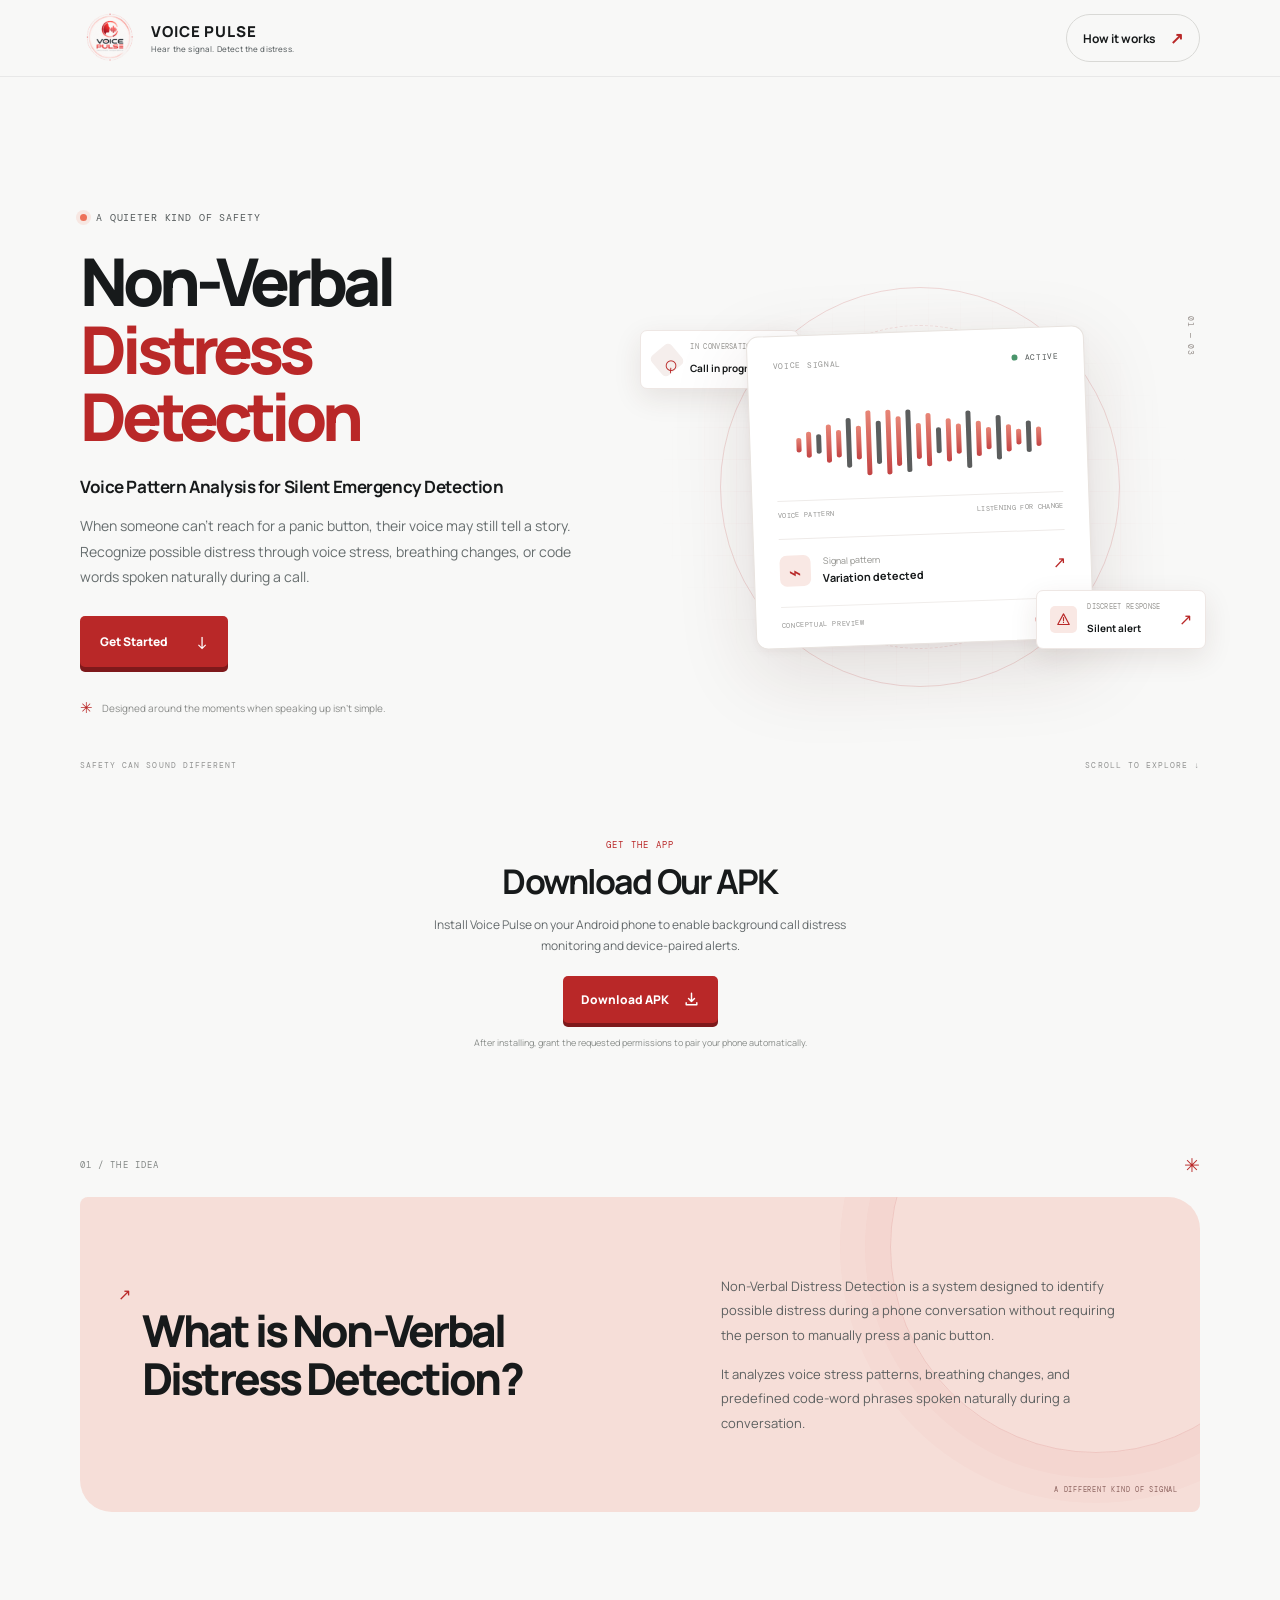
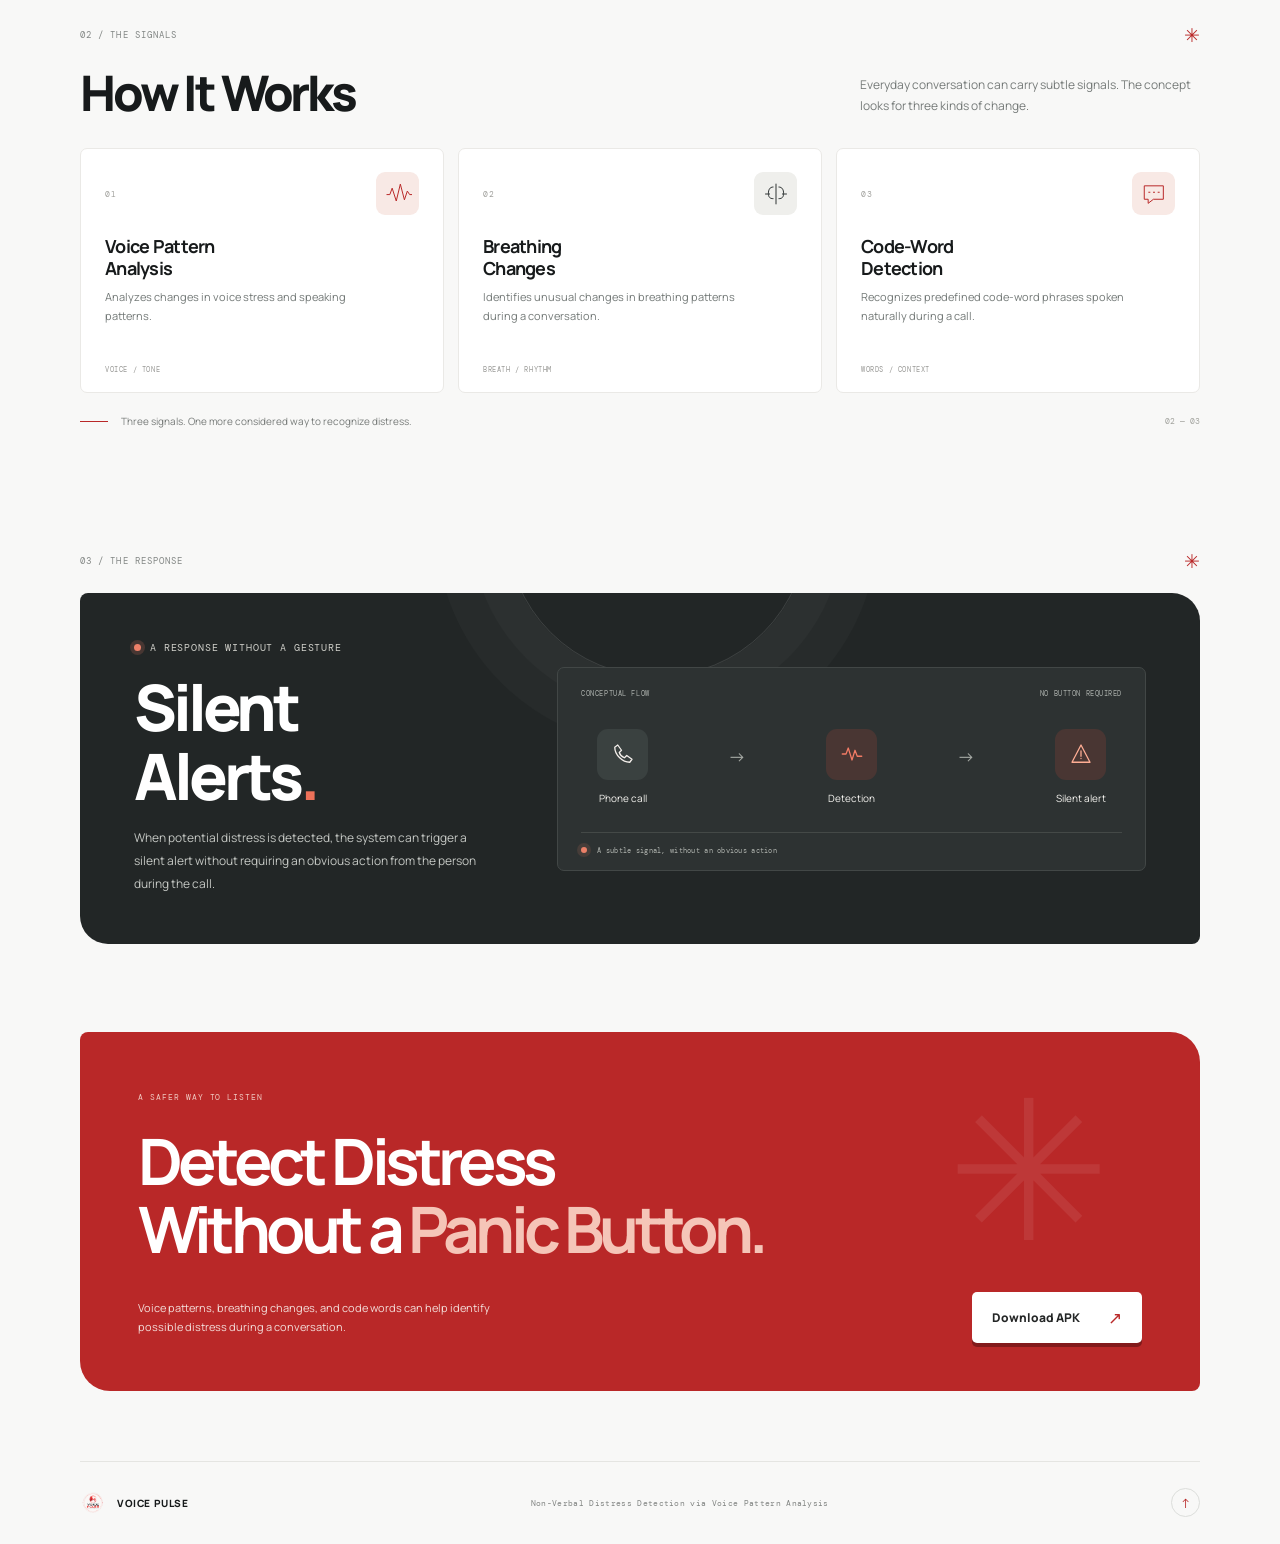
==== commit 887b66e1: "VoicePulse Frontend v0.0.1-beta.3" ====
--- a/dashboard/index.html
+++ b/dashboard/index.html
@@ -5,14 +5,14 @@
   <meta charset="utf-8">
   <meta name="viewport" content="width=device-width, initial-scale=1">
   <meta name="theme-color" content="#f8f8f7">
-  <title>Dashboard</title>
+  <title>Voice Pulse — Live Device Dashboard</title>
   <link rel="stylesheet" href="style.css">
   <script src="script.js" defer></script>
 </head>
 
 <body class="is-dashboard-view">
   <nav class="profile-sidebar" aria-label="Primary navigation">
-    <img class="sidebar-logo" src="../landing/voicepulse.png" alt="Voice Pulse logo">
+    <img class="sidebar-logo" src="voicepulse.png" alt="Voice Pulse logo">
     <button class="navbar-toggle" id="navbar-toggle" type="button" aria-label="Collapse navigation" aria-expanded="true"
       aria-controls="navbar-navigation">
       <span aria-hidden="true">☰</span><span class="navbar-toggle-label">Toggle</span>
@@ -46,81 +46,84 @@
       </button>
     </div>
   </nav>
+
   <main id="navbar-content">
+    <!-- DASHBOARD VIEW -->
     <section class="dashboard-view" id="dashboard-view" aria-labelledby="dashboard-title">
       <div class="dashboard-content">
         <h1 id="dashboard-title" tabindex="-1">Dashboard</h1>
-        <div class="dashboard-alert" role="status" aria-live="polite">
-          <div class="dashboard-alert-message"><span class="dashboard-alert-track" id="dashboard-alert-message">⚠ ALERT
-              PREVIEW: Possible distress detected — reviewing voice signals...</span></div>
+        
+        <div class="dashboard-alert" id="dashboard-alert-banner" role="status" aria-live="polite">
+          <div class="dashboard-alert-message">
+            <span class="dashboard-alert-track" id="dashboard-alert-message">
+              ● MONITORING STANDBY: Listening for hardware distress signals...
+            </span>
+          </div>
         </div>
+
         <section class="dashboard-panel" aria-labelledby="live-logs-title">
-          <h2 id="live-logs-title">Live Logs</h2>
+          <h2 id="live-logs-title">Live Hardware Logs</h2>
           <div class="dashboard-log-scroll" id="dashboard-log-scroll" tabindex="0"
-            aria-label="Example log entries only; no live monitoring is connected">
+            aria-label="Live logs from connected device">
             <ul class="dashboard-log-list" id="dashboard-log-list" aria-live="polite">
-
+              <!-- Dynamically populated -->
             </ul>
           </div>
         </section>
+
         <section class="dashboard-panel dashboard-history-panel" aria-labelledby="alert-history-title">
           <h2 id="alert-history-title">Alert History</h2>
           <div class="dashboard-history-list-div">
             <ul class="dashboard-history-list" id="dashboard-history-list" aria-live="polite"
-            aria-label="Example alert history entries">
-            <li><span class="dashboard-history-warning" aria-hidden="true">⚠</span>
-              <div>
-                <h3>Possible distress detected</h3>
-                <p>Today, 14:23</p><span class="dashboard-history-status">Status: Alert generated</span>
-              </div>
-            </li>
-            <li><span class="dashboard-history-warning" aria-hidden="true">⚠</span>
-              <div>
-                <h3>Stress pattern variation detected</h3>
-                <p>Yesterday, 21:14</p><span class="dashboard-history-status">Status: Reviewed</span>
-              </div>
-            </li>
-            <li><span class="dashboard-history-warning" aria-hidden="true">⚠</span>
-              <div>
-                <h3>Code phrase detected</h3>
-                <p>25 Sep 2026, 18:42</p><span class="dashboard-history-status">Status: Alert generated</span>
-              </div>
-            </li>
-          </ul>
+              aria-label="Incident alert history">
+              <li id="no-alerts-placeholder" style="padding: 18px 12px; color: #888d8b; font-size: 13px;">
+                No distress alerts logged yet. System standing by.
+              </li>
+            </ul>
           </div>
         </section>
       </div>
     </section>
+
+    <!-- PROFILE VIEW -->
     <section class="profile-view" id="profile-view" aria-labelledby="profile-title" hidden>
       <div class="profile-content">
-        <p class="profile-kicker">YOUR DETAILS</p>
+        <p class="profile-kicker">YOUR DEVICE PROFILE</p>
         <h1 id="profile-title" tabindex="-1">PROFILE</h1>
         <section class="profile-card" aria-label="Profile information">
           <form class="profile-form" id="profile-form" novalidate>
             <div class="profile-fields" id="profile-fields" aria-live="polite"></div>
-            <div class="profile-actions"><button class="profile-action-button" id="profile-edit-button"
-                type="button">Edit Profile</button></div>
+            <div class="profile-actions">
+              <button class="profile-action-button" id="profile-edit-button" type="button">Edit Profile</button>
+            </div>
           </form>
         </section>
       </div>
     </section>
+
+    <!-- TRUSTED CONTACTS VIEW -->
     <section class="contacts-view" id="contacts-view" aria-labelledby="contacts-title" hidden>
       <div class="contacts-content">
         <div class="contacts-heading-row">
           <h1 id="contacts-title" tabindex="-1">Trusted Contacts</h1>
           <div class="contacts-heading-actions">
-            <button class="contacts-add-button" id="open-contact-form" type="button"><span aria-hidden="true">+</span>
-              Add Contact</button>
-            <span class="contacts-heading-icon" aria-hidden="true"><svg viewBox="0 0 24 24" fill="none">
+            <button class="contacts-add-button" id="open-contact-form" type="button">
+              <span aria-hidden="true">+</span> Add Contact
+            </button>
+            <span class="contacts-heading-icon" aria-hidden="true">
+              <svg viewBox="0 0 24 24" fill="none">
                 <rect x="8" y="4" width="12" height="14" rx="2" />
                 <path d="M5 8v11a2 2 0 0 0 2 2h9" />
-              </svg></span>
+              </svg>
+            </span>
           </div>
         </div>
         <div class="contacts-grid" id="contacts-grid" aria-live="polite"></div>
       </div>
     </section>
   </main>
+
+  <!-- ADD / EDIT CONTACT MODAL -->
   <div class="contact-modal" id="contact-modal" hidden>
     <div class="contact-modal-backdrop" data-close-contact-modal></div>
     <section class="contact-modal-panel" role="dialog" aria-modal="true" aria-labelledby="contact-form-title">
@@ -129,19 +132,25 @@
       </div>
       <form id="contact-form" novalidate>
         <div class="contact-form-fields">
-          <div class="contact-form-field"><label for="contact-name">Name</label><input id="contact-name" name="name"
-              type="text" autocomplete="name" aria-describedby="contact-name-error"><span class="contact-form-error"
-              id="contact-name-error" aria-live="polite"></span></div>
-          <div class="contact-form-field"><label for="contact-phone">Phone Number</label><input id="contact-phone"
-              name="phone" type="tel" autocomplete="tel" aria-describedby="contact-phone-error"><span
-              class="contact-form-error" id="contact-phone-error" aria-live="polite"></span></div>
+          <div class="contact-form-field">
+            <label for="contact-name">Name</label>
+            <input id="contact-name" name="name" type="text" autocomplete="name" aria-describedby="contact-name-error">
+            <span class="contact-form-error" id="contact-name-error" aria-live="polite"></span>
+          </div>
+          <div class="contact-form-field">
+            <label for="contact-phone">Phone Number</label>
+            <input id="contact-phone" name="phone" type="tel" autocomplete="tel" aria-describedby="contact-phone-error">
+            <span class="contact-form-error" id="contact-phone-error" aria-live="polite"></span>
+          </div>
           <fieldset class="contact-features">
-            <legend>Enabled features</legend><label><input type="checkbox" name="emergencyAlerts"> Emergency
-              alerts</label><label><input type="checkbox" name="locationSharing"> Location sharing</label>
+            <legend>Enabled features</legend>
+            <label><input type="checkbox" name="emergencyAlerts" checked> Emergency alerts</label>
+            <label><input type="checkbox" name="locationSharing" checked> Location sharing</label>
           </fieldset>
         </div>
-        <div class="contact-form-actions"><button class="contact-form-submit" id="save-contact" type="submit">Add
-            Contact</button><button class="contact-form-cancel" id="cancel-contact-form" type="button">Cancel</button>
+        <div class="contact-form-actions">
+          <button class="contact-form-submit" id="save-contact" type="submit">Add Contact</button>
+          <button class="contact-form-cancel" id="cancel-contact-form" type="button">Cancel</button>
         </div>
       </form>
     </section>
--- a/dashboard/style.css
+++ b/dashboard/style.css
@@ -1101,4 +1101,23 @@
     animation-duration: 7s !important;
     animation-iteration-count: infinite !important
   }
+}
+
+.dashboard-alert.is-active-emergency {
+  background: #fde8e8;
+  border-color: #f05252;
+  color: #9b1c1c;
+  box-shadow: 0 0 0 3px rgba(240, 82, 82, 0.25);
+  animation: pulse-emergency 1.5s ease-in-out infinite alternate;
+}
+
+@keyframes pulse-emergency {
+  from {
+    transform: scale(1);
+    box-shadow: 0 0 0 2px rgba(240, 82, 82, 0.2);
+  }
+  to {
+    transform: scale(1.008);
+    box-shadow: 0 0 0 6px rgba(240, 82, 82, 0.35);
+  }
 }
